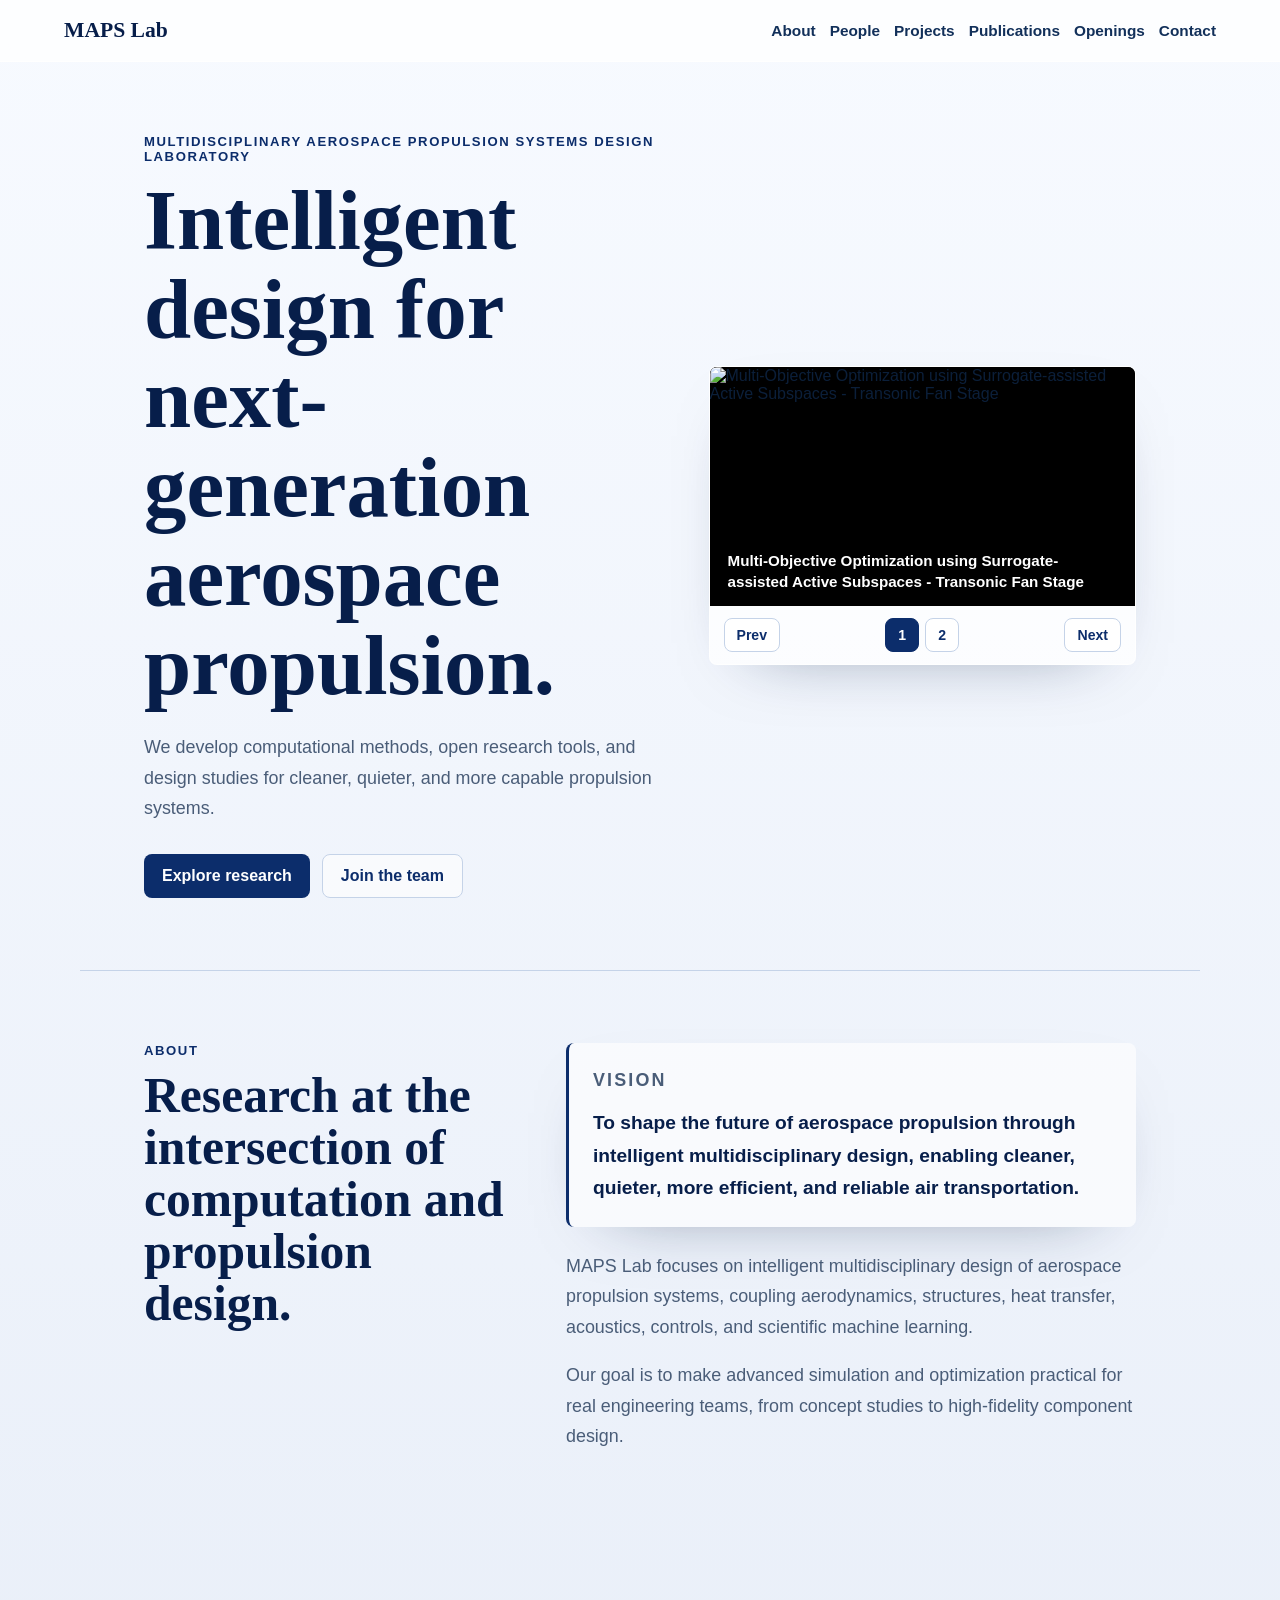
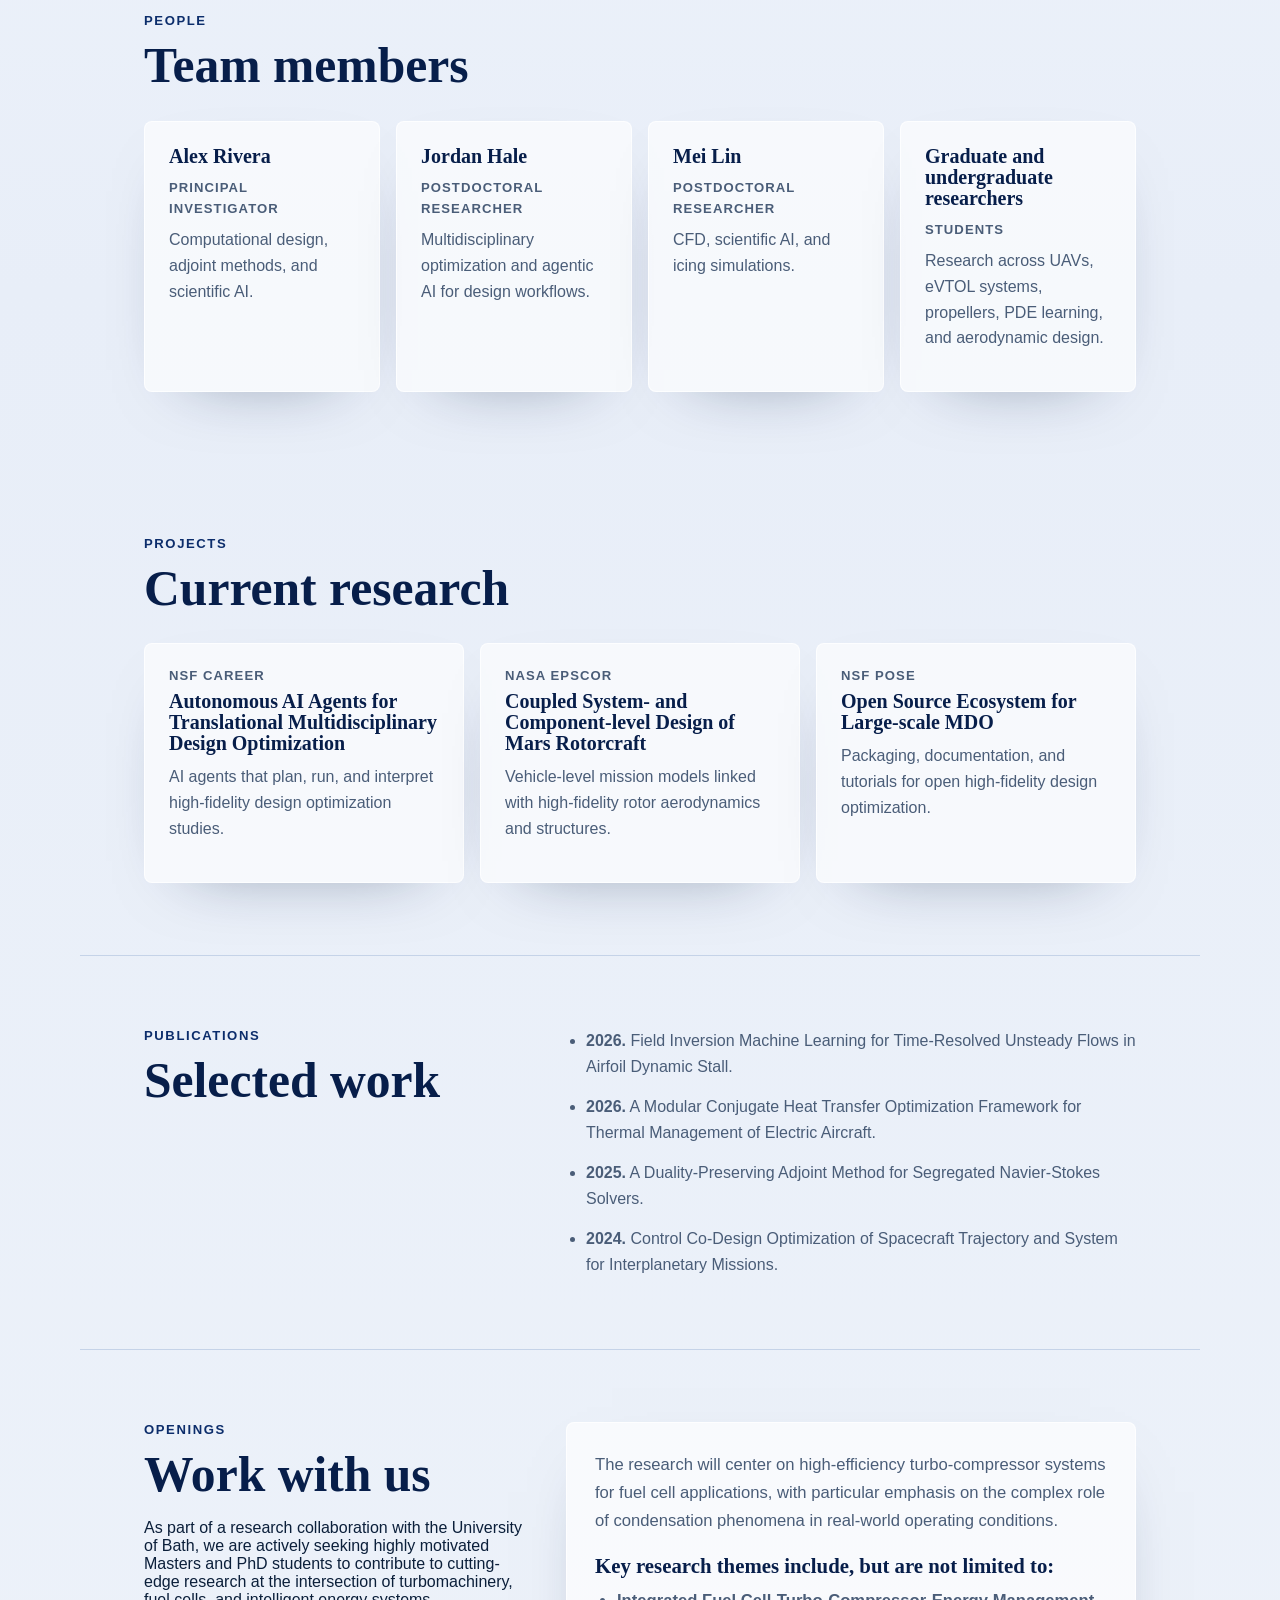
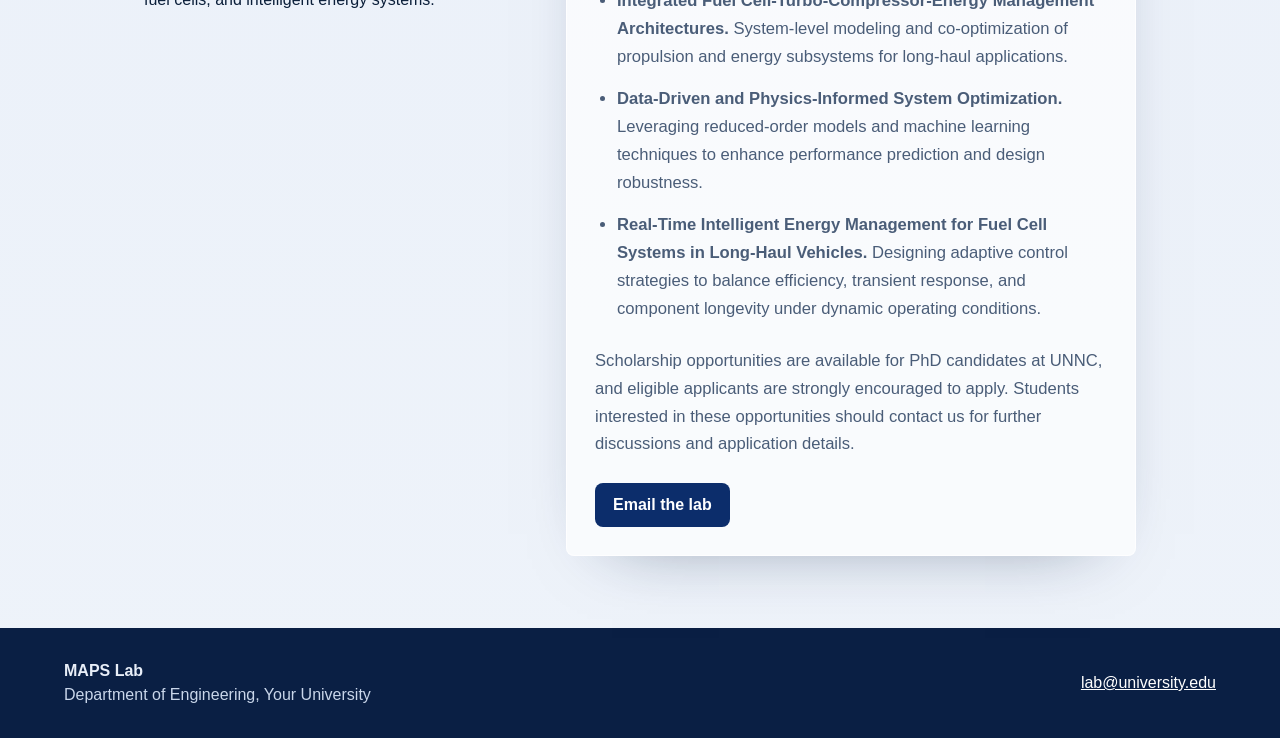
==== index.html @ ae26b35e "Initial MAPS Lab website" ====
﻿<!doctype html>
<html lang="en">
<head>
  <meta charset="utf-8">
  <meta name="viewport" content="width=device-width, initial-scale=1">
  <title>MAPS Lab</title>
  <meta name="description" content="Multidisciplinary Aerospace Propulsion Systems Design Laboratory">
  <link rel="stylesheet" href="styles.css">
</head>
<body>
  <header class="site-header">
    <a class="brand" href="#home">MAPS Lab</a>
    <nav aria-label="Primary navigation">
      <a href="#about">About</a>
      <a href="#people">People</a>
      <a href="#projects">Projects</a>
      <a href="#publications">Publications</a>
      <a href="#openings">Openings</a>
      <a href="#contact">Contact</a>
    </nav>
  </header>

  <main id="home">
    <section class="hero section">
      <div class="hero-copy">
        <p class="eyebrow">Multidisciplinary Aerospace Propulsion Systems Design Laboratory</p>
        <h1>Intelligent design for next-generation aerospace propulsion.</h1>
        <p class="lede">We develop computational methods, open research tools, and design studies for cleaner, quieter, and more capable propulsion systems.</p>
        <div class="hero-actions">
          <a class="button primary" href="#projects">Explore research</a>
          <a class="button secondary" href="#openings">Join the team</a>
        </div>
      </div>
      <section class="home-carousel" aria-label="Research image slideshow" data-carousel>
        <div class="carousel-track">
          <figure class="carousel-slide is-active">
            <img src="assets/slide-1.png" alt="Multi-Objective Optimization using Surrogate-assisted Active Subspaces - Transonic Fan Stage">
            <figcaption>Multi-Objective Optimization using Surrogate-assisted Active Subspaces - Transonic Fan Stage</figcaption>
          </figure>
          <figure class="carousel-slide">
            <img src="assets/slide-2.png" alt="Intelligent Control and Learning-Based Energy Management">
            <figcaption>Intelligent Control and Learning-Based Energy Management</figcaption>
          </figure>
        </div>
        <div class="carousel-controls" aria-label="Slideshow controls">
          <button type="button" class="carousel-arrow" data-carousel-prev aria-label="Previous slide">Prev</button>
          <div class="carousel-dots" data-carousel-dots>
            <button type="button" class="is-active" data-slide="0" aria-label="Show slide 1">1</button>
            <button type="button" data-slide="1" aria-label="Show slide 2">2</button>
          </div>
          <button type="button" class="carousel-arrow" data-carousel-next aria-label="Next slide">Next</button>
        </div>
      </section>
    </section>

    <section id="about" class="section split">
      <div>
        <p class="eyebrow">About</p>
        <h2>Research at the intersection of computation and propulsion design.</h2>
      </div>
      <div class="prose">
        <div class="vision-box">
          <p class="eyebrow">Vision</p>
          <p>To shape the future of aerospace propulsion through intelligent multidisciplinary design, enabling cleaner, quieter, more efficient, and reliable air transportation.</p>
        </div>
        <p>MAPS Lab focuses on intelligent multidisciplinary design of aerospace propulsion systems, coupling aerodynamics, structures, heat transfer, acoustics, controls, and scientific machine learning.</p>
        <p>Our goal is to make advanced simulation and optimization practical for real engineering teams, from concept studies to high-fidelity component design.</p>
      </div>
    </section>

    <section id="people" class="section">
      <div class="section-heading">
        <p class="eyebrow">People</p>
        <h2>Team members</h2>
      </div>
      <div class="cards people-grid">
        <article>
          <h3>Alex Rivera</h3>
          <p class="role">Principal Investigator</p>
          <p>Computational design, adjoint methods, and scientific AI.</p>
        </article>
        <article>
          <h3>Jordan Hale</h3>
          <p class="role">Postdoctoral Researcher</p>
          <p>Multidisciplinary optimization and agentic AI for design workflows.</p>
        </article>
        <article>
          <h3>Mei Lin</h3>
          <p class="role">Postdoctoral Researcher</p>
          <p>CFD, scientific AI, and icing simulations.</p>
        </article>
        <article>
          <h3>Graduate and undergraduate researchers</h3>
          <p class="role">Students</p>
          <p>Research across UAVs, eVTOL systems, propellers, PDE learning, and aerodynamic design.</p>
        </article>
      </div>
    </section>

    <section id="projects" class="section">
      <div class="section-heading">
        <p class="eyebrow">Projects</p>
        <h2>Current research</h2>
      </div>
      <div class="project-list">
        <article>
          <span>NSF CAREER</span>
          <h3>Autonomous AI Agents for Translational Multidisciplinary Design Optimization</h3>
          <p>AI agents that plan, run, and interpret high-fidelity design optimization studies.</p>
        </article>
        <article>
          <span>NASA EPSCoR</span>
          <h3>Coupled System- and Component-level Design of Mars Rotorcraft</h3>
          <p>Vehicle-level mission models linked with high-fidelity rotor aerodynamics and structures.</p>
        </article>
        <article>
          <span>NSF POSE</span>
          <h3>Open Source Ecosystem for Large-scale MDO</h3>
          <p>Packaging, documentation, and tutorials for open high-fidelity design optimization.</p>
        </article>
      </div>
    </section>
    <section id="publications" class="section split">
      <div>
        <p class="eyebrow">Publications</p>
        <h2>Selected work</h2>
      </div>
      <ul class="publication-list">
        <li><strong>2026.</strong> Field Inversion Machine Learning for Time-Resolved Unsteady Flows in Airfoil Dynamic Stall.</li>
        <li><strong>2026.</strong> A Modular Conjugate Heat Transfer Optimization Framework for Thermal Management of Electric Aircraft.</li>
        <li><strong>2025.</strong> A Duality-Preserving Adjoint Method for Segregated Navier-Stokes Solvers.</li>
        <li><strong>2024.</strong> Control Co-Design Optimization of Spacecraft Trajectory and System for Interplanetary Missions.</li>
      </ul>
    </section>

    <section id="openings" class="section openings-section">
      <div class="section-heading">
        <p class="eyebrow">Openings</p>
        <h2>Work with us</h2>
        <p>As part of a research collaboration with the University of Bath, we are actively seeking highly motivated Masters and PhD students to contribute to cutting-edge research at the intersection of turbomachinery, fuel cells, and intelligent energy systems.</p>
      </div>
      <div class="openings-detail">
        <p>The research will center on high-efficiency turbo-compressor systems for fuel cell applications, with particular emphasis on the complex role of condensation phenomena in real-world operating conditions.</p>
        <h3>Key research themes include, but are not limited to:</h3>
        <ul>
          <li><strong>Integrated Fuel Cell-Turbo-Compressor-Energy Management Architectures.</strong> System-level modeling and co-optimization of propulsion and energy subsystems for long-haul applications.</li>
          <li><strong>Data-Driven and Physics-Informed System Optimization.</strong> Leveraging reduced-order models and machine learning techniques to enhance performance prediction and design robustness.</li>
          <li><strong>Real-Time Intelligent Energy Management for Fuel Cell Systems in Long-Haul Vehicles.</strong> Designing adaptive control strategies to balance efficiency, transient response, and component longevity under dynamic operating conditions.</li>
        </ul>
        <p>Scholarship opportunities are available for PhD candidates at UNNC, and eligible applicants are strongly encouraged to apply. Students interested in these opportunities should contact us for further discussions and application details.</p>
        <a class="button primary" href="mailto:lab@university.edu">Email the lab</a>
      </div>
    </section>
  </main>

  <footer id="contact" class="site-footer">
    <div>
      <strong>MAPS Lab</strong>
      <p>Department of Engineering, Your University</p>
    </div>
    <a href="mailto:lab@university.edu">lab@university.edu</a>
  </footer>
  <script>
    const carousel = document.querySelector('[data-carousel]');

    if (carousel) {
      const slides = Array.from(carousel.querySelectorAll('.carousel-slide'));
      const dots = Array.from(carousel.querySelectorAll('[data-slide]'));
      const prev = carousel.querySelector('[data-carousel-prev]');
      const next = carousel.querySelector('[data-carousel-next]');
      const controls = carousel.querySelector('.carousel-controls');
      let active = 0;
      let timer;

      function showSlide(index) {
        active = (index + slides.length) % slides.length;
        slides.forEach((slide, i) => slide.classList.toggle('is-active', i === active));
        dots.forEach((dot, i) => dot.classList.toggle('is-active', i === active));
      }

      function start() {
        if (slides.length < 2) return;
        timer = window.setInterval(() => showSlide(active + 1), 5000);
      }

      function restart() {
        window.clearInterval(timer);
        start();
      }

      if (slides.length < 2 && controls) {
        controls.hidden = true;
      }

      prev?.addEventListener('click', () => {
        showSlide(active - 1);
        restart();
      });

      next?.addEventListener('click', () => {
        showSlide(active + 1);
        restart();
      });

      dots.forEach((dot) => {
        dot.addEventListener('click', () => {
          showSlide(Number(dot.dataset.slide));
          restart();
        });
      });

      start();
    }
  </script></body>
</html>
---- styles.css ----
﻿:root {
  --bg: #eef3fa;
  --surface: #ffffff;
  --ink: #0b1f3a;
  --muted: #4a5d78;
  --primary: #0c2d6b;
  --primary-dark: #071e4a;
  --border: #c5d3e8;
  --soft: #e4ecf8;
  --shadow: 0 24px 70px -46px rgba(10, 31, 68, 0.55);
}

* {
  box-sizing: border-box;
}

html {
  scroll-behavior: smooth;
}

body {
  margin: 0;
  background:
    radial-gradient(900px 420px at 12% -10%, rgba(12, 45, 107, 0.12), transparent 60%),
    linear-gradient(180deg, #f7faff 0%, #e8eef8 48%, var(--bg) 100%);
  color: var(--ink);
  font-family: "Source Sans 3", "Segoe UI", Arial, sans-serif;
}

a {
  color: var(--primary);
}

.site-header {
  position: sticky;
  top: 0;
  z-index: 10;
  display: flex;
  align-items: center;
  justify-content: space-between;
  gap: 24px;
  padding: 18px clamp(20px, 5vw, 72px);
  border-bottom: 1px solid rgba(255, 255, 255, 0.72);
  background: rgba(255, 255, 255, 0.74);
  backdrop-filter: blur(18px);
}

.brand {
  color: var(--primary-dark);
  font-family: Georgia, serif;
  font-size: 1.35rem;
  font-weight: 700;
  text-decoration: none;
  white-space: nowrap;
}

nav {
  display: flex;
  flex-wrap: wrap;
  justify-content: flex-end;
  gap: 6px 14px;
}

nav a {
  color: #12305a;
  font-size: 0.96rem;
  font-weight: 650;
  text-decoration: none;
}

nav a:hover {
  color: var(--primary);
}

.section {
  max-width: 1120px;
  margin: 0 auto;
  padding: 72px clamp(20px, 5vw, 72px);
}

.hero {
  display: grid;
  grid-template-columns: minmax(0, 1.1fr) minmax(280px, 0.9fr);
  align-items: center;
  gap: 42px;
  min-height: calc(100vh - 72px);
}

.eyebrow {
  margin: 0 0 12px;
  color: var(--primary);
  font-size: 0.82rem;
  font-weight: 800;
  letter-spacing: 0.12em;
  text-transform: uppercase;
}

h1,
h2,
h3,
p {
  margin-top: 0;
}

h1,
h2,
h3 {
  font-family: Georgia, serif;
  line-height: 1.05;
}

h1 {
  max-width: 760px;
  margin-bottom: 22px;
  color: var(--primary-dark);
  font-size: clamp(2.5rem, 7vw, 5.3rem);
}

h2 {
  margin-bottom: 18px;
  color: var(--primary-dark);
  font-size: clamp(2rem, 4vw, 3.1rem);
}

h3 {
  margin-bottom: 10px;
  color: var(--primary-dark);
  font-size: 1.25rem;
}

.lede,
.prose p,
.callout p {
  color: var(--muted);
  font-size: 1.12rem;
  line-height: 1.7;
}
.vision-box {
  margin-bottom: 24px;
  padding: 22px 24px;
  border-left: 3px solid var(--primary);
  border-radius: 8px;
  background: rgba(255, 255, 255, 0.64);
  box-shadow: var(--shadow);
}

.vision-box p:last-child {
  margin-bottom: 0;
  color: var(--primary-dark);
  font-size: 1.2rem;
  font-weight: 650;
}

.hero-actions {
  display: flex;
  flex-wrap: wrap;
  gap: 12px;
  margin-top: 30px;
}

.button {
  display: inline-flex;
  align-items: center;
  justify-content: center;
  min-height: 44px;
  padding: 12px 18px;
  border-radius: 8px;
  font-weight: 800;
  text-decoration: none;
}

.button.primary {
  background: var(--primary);
  color: #fff;
}

.button.primary:hover {
  background: var(--primary-dark);
}

.button.secondary {
  border: 1px solid var(--border);
  background: rgba(255, 255, 255, 0.62);
  color: var(--primary);
}

.hero-panel,
.cards article,
.project-list article,
.callout {
  border: 1px solid rgba(255, 255, 255, 0.76);
  background: rgba(255, 255, 255, 0.62);
  box-shadow: var(--shadow);
}

.hero-panel {
  display: grid;
  gap: 1px;
  overflow: hidden;
  border-radius: 8px;
}

.hero-panel div {
  padding: 28px;
  background: rgba(255, 255, 255, 0.54);
}

.hero-panel span,
.project-list span,
.role {
  display: block;
  margin-bottom: 8px;
  color: var(--muted);
  font-size: 0.82rem;
  font-weight: 800;
  letter-spacing: 0.08em;
  text-transform: uppercase;
}

.hero-panel strong {
  display: block;
  margin-bottom: 8px;
  color: var(--primary-dark);
  font-size: 1.16rem;
}

.hero-panel p,
.cards p,
.project-list p,
.publication-list {
  color: var(--muted);
  line-height: 1.62;
}

.split {
  display: grid;
  grid-template-columns: minmax(220px, 0.8fr) minmax(0, 1.2fr);
  gap: 42px;
  border-top: 1px solid var(--border);
}

.section-heading {
  max-width: 680px;
  margin-bottom: 28px;
}

.cards,
.project-list {
  display: grid;
  gap: 16px;
}

.people-grid {
  grid-template-columns: repeat(4, minmax(0, 1fr));
}

.cards article,
.project-list article {
  border-radius: 8px;
  padding: 24px;
}

.project-list {
  grid-template-columns: repeat(3, minmax(0, 1fr));
}

.publication-list {
  margin: 0;
  padding-left: 20px;
}

.publication-list li + li {
  margin-top: 14px;
}

.callout {
  display: flex;
  align-items: center;
  justify-content: space-between;
  gap: 24px;
  border-radius: 8px;
}

.site-footer {
  display: flex;
  align-items: center;
  justify-content: space-between;
  gap: 24px;
  padding: 34px clamp(20px, 5vw, 72px);
  background: #0a1f44;
  color: #e8eef8;
}

.site-footer p {
  margin: 6px 0 0;
  color: #c9d6ea;
}

.site-footer a {
  color: #fff;
}

@media (max-width: 880px) {
  .site-header,
  .site-footer,
  .callout {
    align-items: flex-start;
    flex-direction: column;
  }

  nav {
    justify-content: flex-start;
  }

  .hero,
  .split,
  .people-grid,
  .project-list {
    grid-template-columns: 1fr;
  }

  .hero {
    min-height: auto;
  }
}

@media (max-width: 520px) {
  .section {
    padding-top: 52px;
    padding-bottom: 52px;
  }

  h1 {
    font-size: 2.65rem;
  }
}



.research-figure {
  margin: 30px 0 0;
  overflow: hidden;
  border: 1px solid rgba(255, 255, 255, 0.76);
  border-radius: 8px;
  background: rgba(255, 255, 255, 0.72);
  box-shadow: var(--shadow);
}

.research-figure img {
  display: block;
  width: 100%;
  height: auto;
  background: #000;
}

.research-figure figcaption {
  padding: 14px 18px 16px;
  color: var(--primary-dark);
  font-size: 0.98rem;
  font-weight: 700;
  line-height: 1.45;
}

.home-carousel {
  overflow: hidden;
  border: 1px solid rgba(255, 255, 255, 0.76);
  border-radius: 8px;
  background: rgba(255, 255, 255, 0.72);
  box-shadow: var(--shadow);
}

.carousel-track {
  position: relative;
  aspect-ratio: 16 / 9;
  background: #000;
}

.carousel-slide {
  position: absolute;
  inset: 0;
  margin: 0;
  opacity: 0;
  transition: opacity 420ms ease;
}

.carousel-slide.is-active {
  opacity: 1;
}

.carousel-slide img {
  display: block;
  width: 100%;
  height: 100%;
  object-fit: contain;
  background: #000;
}

.carousel-slide figcaption {
  position: absolute;
  left: 0;
  right: 0;
  bottom: 0;
  padding: 14px 18px;
  background: linear-gradient(180deg, transparent, rgba(0, 0, 0, 0.76));
  color: #fff;
  font-size: 0.95rem;
  font-weight: 700;
  line-height: 1.35;
}

.carousel-controls {
  display: flex;
  align-items: center;
  justify-content: space-between;
  gap: 12px;
  padding: 12px 14px;
}

.carousel-arrow,
.carousel-dots button {
  border: 1px solid var(--border);
  border-radius: 8px;
  background: #fff;
  color: var(--primary);
  font: inherit;
  font-size: 0.88rem;
  font-weight: 800;
}

.carousel-arrow {
  padding: 8px 12px;
}

.carousel-dots {
  display: flex;
  gap: 6px;
}

.carousel-dots button {
  width: 34px;
  height: 34px;
}

.carousel-arrow:hover,
.carousel-dots button:hover,
.carousel-dots button.is-active {
  border-color: var(--primary);
  background: var(--primary);
  color: #fff;
}

.openings-section {
  display: grid;
  grid-template-columns: minmax(220px, 0.8fr) minmax(0, 1.2fr);
  gap: 42px;
  border-top: 1px solid var(--border);
}

.openings-detail {
  padding: 28px;
  border: 1px solid rgba(255, 255, 255, 0.76);
  border-radius: 8px;
  background: rgba(255, 255, 255, 0.66);
  box-shadow: var(--shadow);
}

.openings-detail p,
.openings-detail li {
  color: var(--muted);
  font-size: 1.04rem;
  line-height: 1.68;
}

.openings-detail h3 {
  margin-top: 20px;
  font-size: 1.3rem;
}

.openings-detail ul {
  margin: 0 0 24px;
  padding-left: 22px;
}

.openings-detail li + li {
  margin-top: 14px;
}

.openings-detail .button {
  margin-top: 8px;
}

@media (max-width: 880px) {
  .openings-section {
    grid-template-columns: 1fr;
  }
}
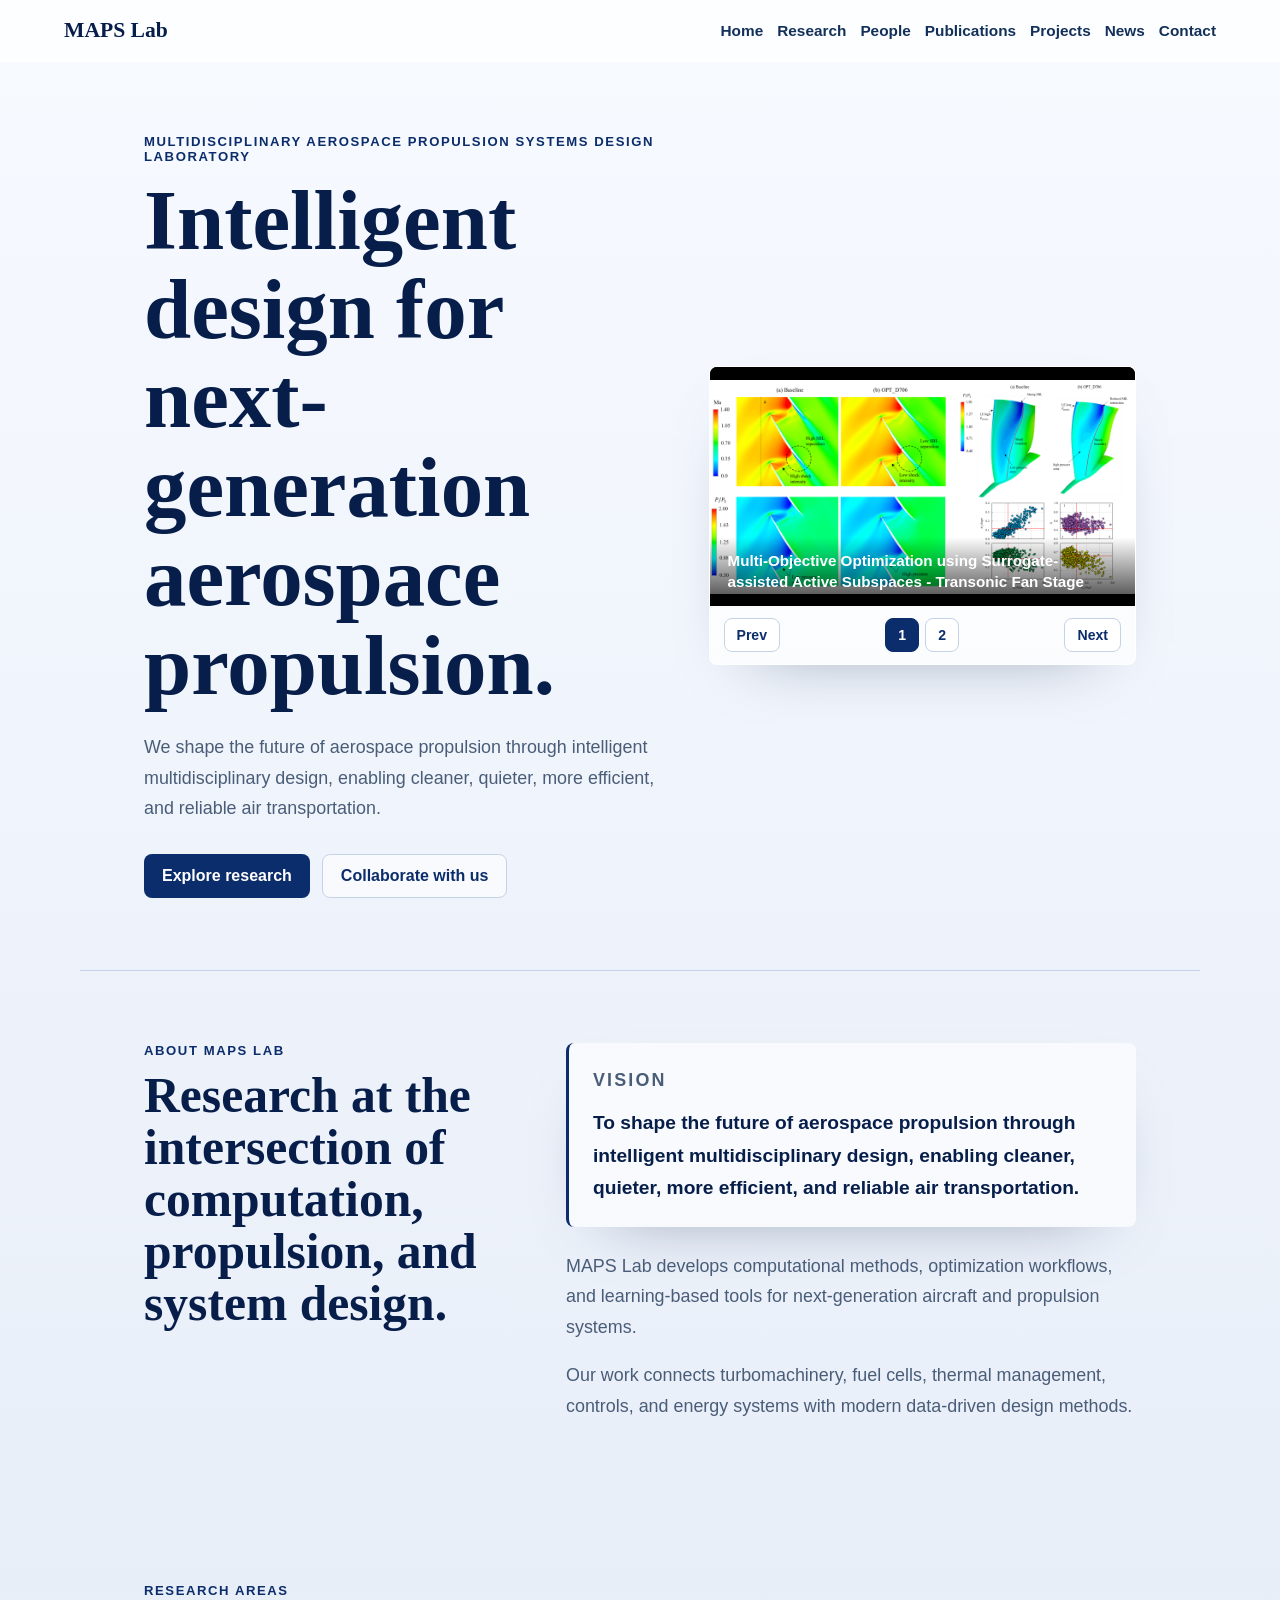
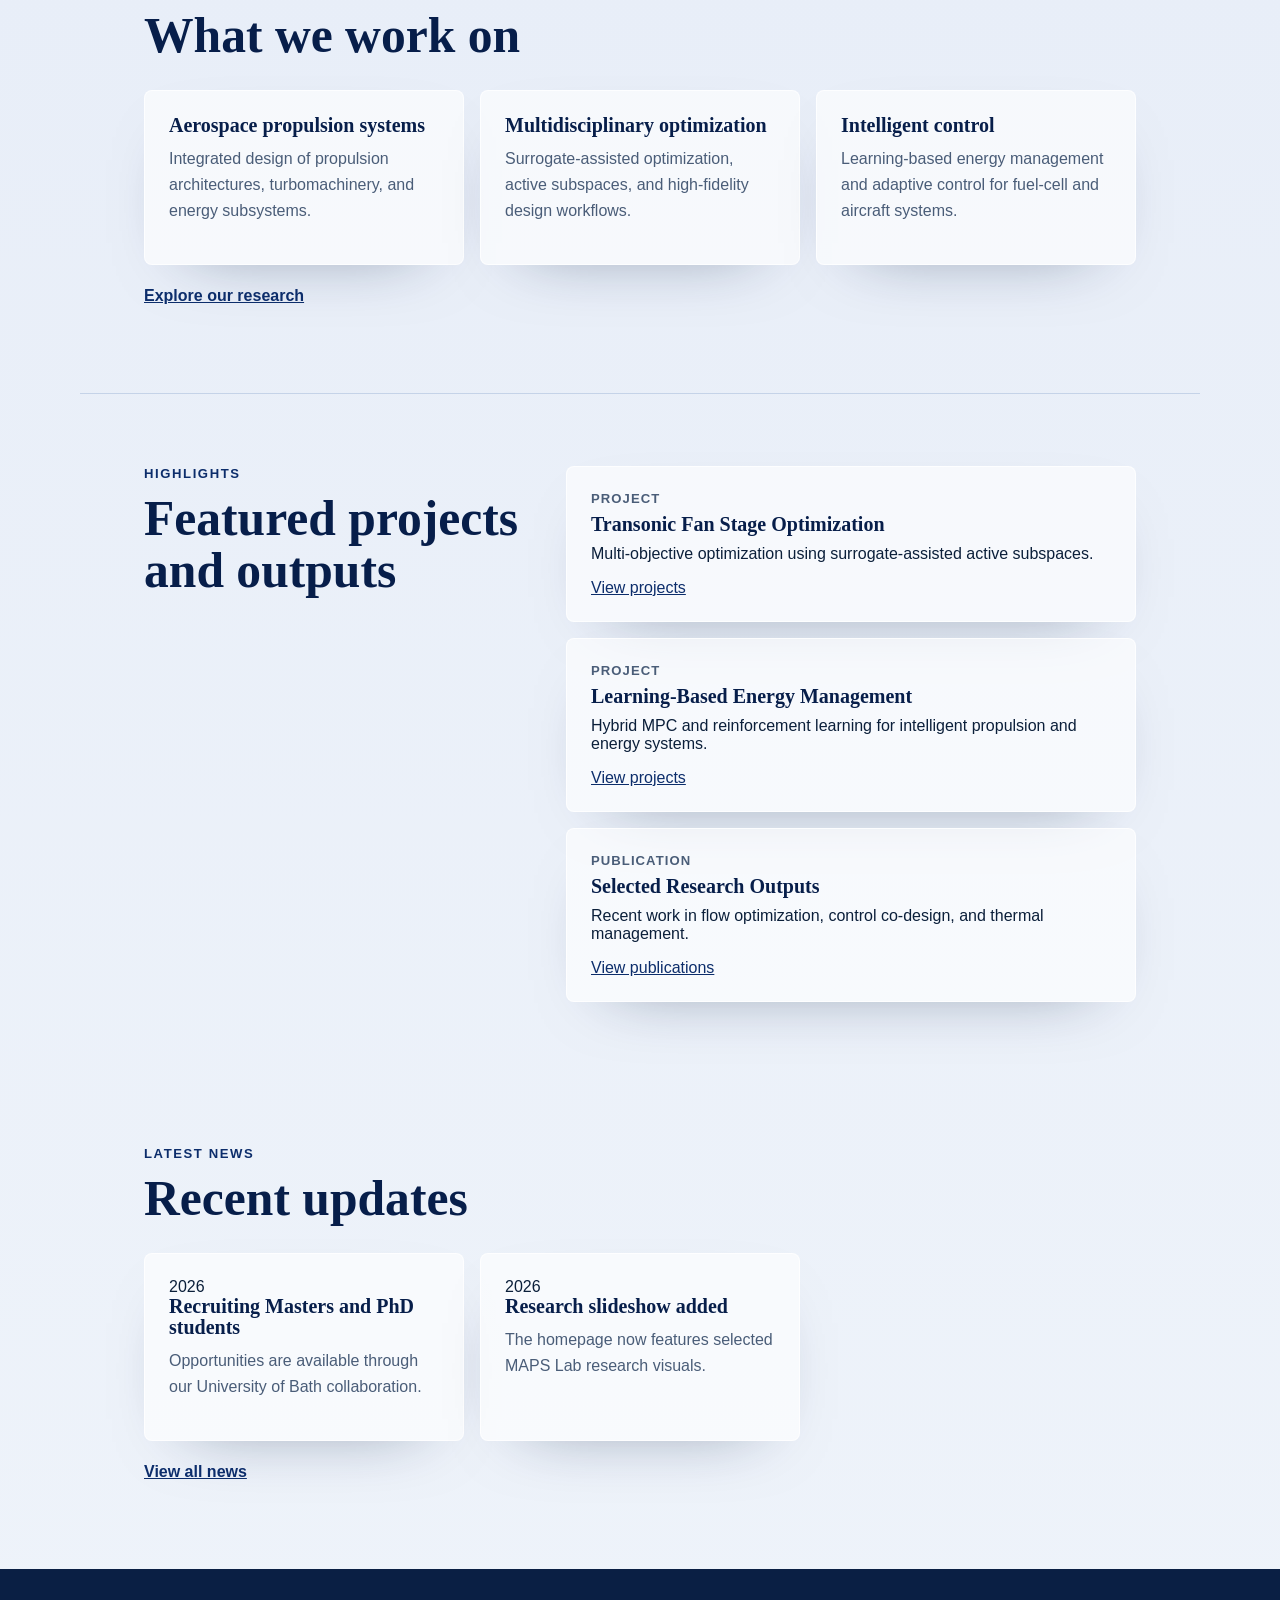
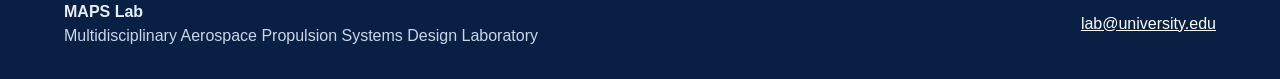
==== commit fb0ff623: "Fix-Pages-navigation-and-separate-pages" ====
--- a/index.html
+++ b/index.html
@@ -9,14 +9,15 @@
 </head>
 <body>
   <header class="site-header">
-    <a class="brand" href="#home">MAPS Lab</a>
+    <a class="brand" href="/">MAPS Lab</a>
     <nav aria-label="Primary navigation">
-      <a href="#about">About</a>
-      <a href="#people">People</a>
-      <a href="#projects">Projects</a>
-      <a href="#publications">Publications</a>
-      <a href="#openings">Openings</a>
-      <a href="#contact">Contact</a>
+      <a href="/">Home</a>
+      <a href="/research/">Research</a>
+      <a href="/people/">People</a>
+      <a href="/publications/">Publications</a>
+      <a href="/projects/">Projects</a>
+      <a href="/news/">News</a>
+      <a href="/contact/">Contact</a>
     </nav>
   </header>
 
@@ -25,10 +26,10 @@
       <div class="hero-copy">
         <p class="eyebrow">Multidisciplinary Aerospace Propulsion Systems Design Laboratory</p>
         <h1>Intelligent design for next-generation aerospace propulsion.</h1>
-        <p class="lede">We develop computational methods, open research tools, and design studies for cleaner, quieter, and more capable propulsion systems.</p>
+        <p class="lede">We shape the future of aerospace propulsion through intelligent multidisciplinary design, enabling cleaner, quieter, more efficient, and reliable air transportation.</p>
         <div class="hero-actions">
-          <a class="button primary" href="#projects">Explore research</a>
-          <a class="button secondary" href="#openings">Join the team</a>
+          <a class="button primary" href="/research/">Explore research</a>
+          <a class="button secondary" href="/contact/">Collaborate with us</a>
         </div>
       </div>
       <section class="home-carousel" aria-label="Research image slideshow" data-carousel>
@@ -53,116 +54,65 @@
       </section>
     </section>
 
-    <section id="about" class="section split">
+    <section class="section split">
       <div>
-        <p class="eyebrow">About</p>
-        <h2>Research at the intersection of computation and propulsion design.</h2>
+        <p class="eyebrow">About MAPS Lab</p>
+        <h2>Research at the intersection of computation, propulsion, and system design.</h2>
       </div>
       <div class="prose">
         <div class="vision-box">
           <p class="eyebrow">Vision</p>
           <p>To shape the future of aerospace propulsion through intelligent multidisciplinary design, enabling cleaner, quieter, more efficient, and reliable air transportation.</p>
         </div>
-        <p>MAPS Lab focuses on intelligent multidisciplinary design of aerospace propulsion systems, coupling aerodynamics, structures, heat transfer, acoustics, controls, and scientific machine learning.</p>
-        <p>Our goal is to make advanced simulation and optimization practical for real engineering teams, from concept studies to high-fidelity component design.</p>
+        <p>MAPS Lab develops computational methods, optimization workflows, and learning-based tools for next-generation aircraft and propulsion systems.</p>
+        <p>Our work connects turbomachinery, fuel cells, thermal management, controls, and energy systems with modern data-driven design methods.</p>
       </div>
     </section>
 
-    <section id="people" class="section">
+    <section class="section">
       <div class="section-heading">
-        <p class="eyebrow">People</p>
-        <h2>Team members</h2>
+        <p class="eyebrow">Research areas</p>
+        <h2>What we work on</h2>
       </div>
-      <div class="cards people-grid">
-        <article>
-          <h3>Alex Rivera</h3>
-          <p class="role">Principal Investigator</p>
-          <p>Computational design, adjoint methods, and scientific AI.</p>
-        </article>
-        <article>
-          <h3>Jordan Hale</h3>
-          <p class="role">Postdoctoral Researcher</p>
-          <p>Multidisciplinary optimization and agentic AI for design workflows.</p>
-        </article>
-        <article>
-          <h3>Mei Lin</h3>
-          <p class="role">Postdoctoral Researcher</p>
-          <p>CFD, scientific AI, and icing simulations.</p>
-        </article>
-        <article>
-          <h3>Graduate and undergraduate researchers</h3>
-          <p class="role">Students</p>
-          <p>Research across UAVs, eVTOL systems, propellers, PDE learning, and aerodynamic design.</p>
-        </article>
+      <div class="cards feature-grid">
+        <article><h3>Aerospace propulsion systems</h3><p>Integrated design of propulsion architectures, turbomachinery, and energy subsystems.</p></article>
+        <article><h3>Multidisciplinary optimization</h3><p>Surrogate-assisted optimization, active subspaces, and high-fidelity design workflows.</p></article>
+        <article><h3>Intelligent control</h3><p>Learning-based energy management and adaptive control for fuel-cell and aircraft systems.</p></article>
+      </div>
+      <p class="section-link"><a href="/research/">Explore our research</a></p>
+    </section>
+
+    <section class="section split">
+      <div>
+        <p class="eyebrow">Highlights</p>
+        <h2>Featured projects and outputs</h2>
+      </div>
+      <div class="highlight-list">
+        <article><span>Project</span><h3>Transonic Fan Stage Optimization</h3><p>Multi-objective optimization using surrogate-assisted active subspaces.</p><a href="/projects/">View projects</a></article>
+        <article><span>Project</span><h3>Learning-Based Energy Management</h3><p>Hybrid MPC and reinforcement learning for intelligent propulsion and energy systems.</p><a href="/projects/">View projects</a></article>
+        <article><span>Publication</span><h3>Selected Research Outputs</h3><p>Recent work in flow optimization, control co-design, and thermal management.</p><a href="/publications/">View publications</a></article>
       </div>
     </section>
 
-    <section id="projects" class="section">
+    <section class="section news-preview">
       <div class="section-heading">
-        <p class="eyebrow">Projects</p>
-        <h2>Current research</h2>
+        <p class="eyebrow">Latest news</p>
+        <h2>Recent updates</h2>
       </div>
-      <div class="project-list">
-        <article>
-          <span>NSF CAREER</span>
-          <h3>Autonomous AI Agents for Translational Multidisciplinary Design Optimization</h3>
-          <p>AI agents that plan, run, and interpret high-fidelity design optimization studies.</p>
-        </article>
-        <article>
-          <span>NASA EPSCoR</span>
-          <h3>Coupled System- and Component-level Design of Mars Rotorcraft</h3>
-          <p>Vehicle-level mission models linked with high-fidelity rotor aerodynamics and structures.</p>
-        </article>
-        <article>
-          <span>NSF POSE</span>
-          <h3>Open Source Ecosystem for Large-scale MDO</h3>
-          <p>Packaging, documentation, and tutorials for open high-fidelity design optimization.</p>
-        </article>
+      <div class="cards feature-grid">
+        <article><span>2026</span><h3>Recruiting Masters and PhD students</h3><p>Opportunities are available through our University of Bath collaboration.</p></article>
+        <article><span>2026</span><h3>Research slideshow added</h3><p>The homepage now features selected MAPS Lab research visuals.</p></article>
       </div>
-    </section>
-    <section id="publications" class="section split">
-      <div>
-        <p class="eyebrow">Publications</p>
-        <h2>Selected work</h2>
-      </div>
-      <ul class="publication-list">
-        <li><strong>2026.</strong> Field Inversion Machine Learning for Time-Resolved Unsteady Flows in Airfoil Dynamic Stall.</li>
-        <li><strong>2026.</strong> A Modular Conjugate Heat Transfer Optimization Framework for Thermal Management of Electric Aircraft.</li>
-        <li><strong>2025.</strong> A Duality-Preserving Adjoint Method for Segregated Navier-Stokes Solvers.</li>
-        <li><strong>2024.</strong> Control Co-Design Optimization of Spacecraft Trajectory and System for Interplanetary Missions.</li>
-      </ul>
-    </section>
-
-    <section id="openings" class="section openings-section">
-      <div class="section-heading">
-        <p class="eyebrow">Openings</p>
-        <h2>Work with us</h2>
-        <p>As part of a research collaboration with the University of Bath, we are actively seeking highly motivated Masters and PhD students to contribute to cutting-edge research at the intersection of turbomachinery, fuel cells, and intelligent energy systems.</p>
-      </div>
-      <div class="openings-detail">
-        <p>The research will center on high-efficiency turbo-compressor systems for fuel cell applications, with particular emphasis on the complex role of condensation phenomena in real-world operating conditions.</p>
-        <h3>Key research themes include, but are not limited to:</h3>
-        <ul>
-          <li><strong>Integrated Fuel Cell-Turbo-Compressor-Energy Management Architectures.</strong> System-level modeling and co-optimization of propulsion and energy subsystems for long-haul applications.</li>
-          <li><strong>Data-Driven and Physics-Informed System Optimization.</strong> Leveraging reduced-order models and machine learning techniques to enhance performance prediction and design robustness.</li>
-          <li><strong>Real-Time Intelligent Energy Management for Fuel Cell Systems in Long-Haul Vehicles.</strong> Designing adaptive control strategies to balance efficiency, transient response, and component longevity under dynamic operating conditions.</li>
-        </ul>
-        <p>Scholarship opportunities are available for PhD candidates at UNNC, and eligible applicants are strongly encouraged to apply. Students interested in these opportunities should contact us for further discussions and application details.</p>
-        <a class="button primary" href="mailto:lab@university.edu">Email the lab</a>
-      </div>
+      <p class="section-link"><a href="/news/">View all news</a></p>
     </section>
   </main>
 
   <footer id="contact" class="site-footer">
-    <div>
-      <strong>MAPS Lab</strong>
-      <p>Department of Engineering, Your University</p>
-    </div>
+    <div><strong>MAPS Lab</strong><p>Multidisciplinary Aerospace Propulsion Systems Design Laboratory</p></div>
     <a href="mailto:lab@university.edu">lab@university.edu</a>
   </footer>
   <script>
     const carousel = document.querySelector('[data-carousel]');
-
     if (carousel) {
       const slides = Array.from(carousel.querySelectorAll('.carousel-slide'));
       const dots = Array.from(carousel.querySelectorAll('[data-slide]'));
@@ -171,49 +121,27 @@
       const controls = carousel.querySelector('.carousel-controls');
       let active = 0;
       let timer;
-
       function showSlide(index) {
         active = (index + slides.length) % slides.length;
         slides.forEach((slide, i) => slide.classList.toggle('is-active', i === active));
         dots.forEach((dot, i) => dot.classList.toggle('is-active', i === active));
       }
-
       function start() {
         if (slides.length < 2) return;
         timer = window.setInterval(() => showSlide(active + 1), 5000);
       }
-
       function restart() {
         window.clearInterval(timer);
         start();
       }
-
-      if (slides.length < 2 && controls) {
-        controls.hidden = true;
-      }
-
-      prev?.addEventListener('click', () => {
-        showSlide(active - 1);
-        restart();
-      });
-
-      next?.addEventListener('click', () => {
-        showSlide(active + 1);
-        restart();
-      });
-
-      dots.forEach((dot) => {
-        dot.addEventListener('click', () => {
-          showSlide(Number(dot.dataset.slide));
-          restart();
-        });
-      });
-
+      if (slides.length < 2 && controls) controls.hidden = true;
+      prev?.addEventListener('click', () => { showSlide(active - 1); restart(); });
+      next?.addEventListener('click', () => { showSlide(active + 1); restart(); });
+      dots.forEach((dot) => dot.addEventListener('click', () => { showSlide(Number(dot.dataset.slide)); restart(); }));
       start();
     }
-  </script></body>
+  </script>
+</body>
 </html>
 
 
-
-
--- a/styles.css
+++ b/styles.css
@@ -494,3 +494,60 @@
     grid-template-columns: 1fr;
   }
 }
+
+.page-hero {
+  padding-top: 96px;
+  padding-bottom: 42px;
+}
+
+.page-hero h1 {
+  max-width: 880px;
+  font-size: clamp(2.5rem, 6vw, 4.6rem);
+}
+
+.feature-grid {
+  grid-template-columns: repeat(3, minmax(0, 1fr));
+}
+
+.highlight-list {
+  display: grid;
+  gap: 16px;
+}
+
+.highlight-list article {
+  padding: 24px;
+  border: 1px solid rgba(255, 255, 255, 0.76);
+  border-radius: 8px;
+  background: rgba(255, 255, 255, 0.62);
+  box-shadow: var(--shadow);
+}
+
+.highlight-list span,
+.project-list span {
+  display: block;
+  margin-bottom: 8px;
+  color: var(--muted);
+  font-size: 0.82rem;
+  font-weight: 800;
+  letter-spacing: 0.08em;
+  text-transform: uppercase;
+}
+
+.section-link {
+  margin-top: 22px;
+  font-weight: 800;
+}
+
+.inline-image {
+  display: block;
+  width: 100%;
+  margin-top: 18px;
+  border-radius: 8px;
+  background: #fff;
+}
+
+@media (max-width: 880px) {
+  .feature-grid {
+    grid-template-columns: 1fr;
+  }
+}
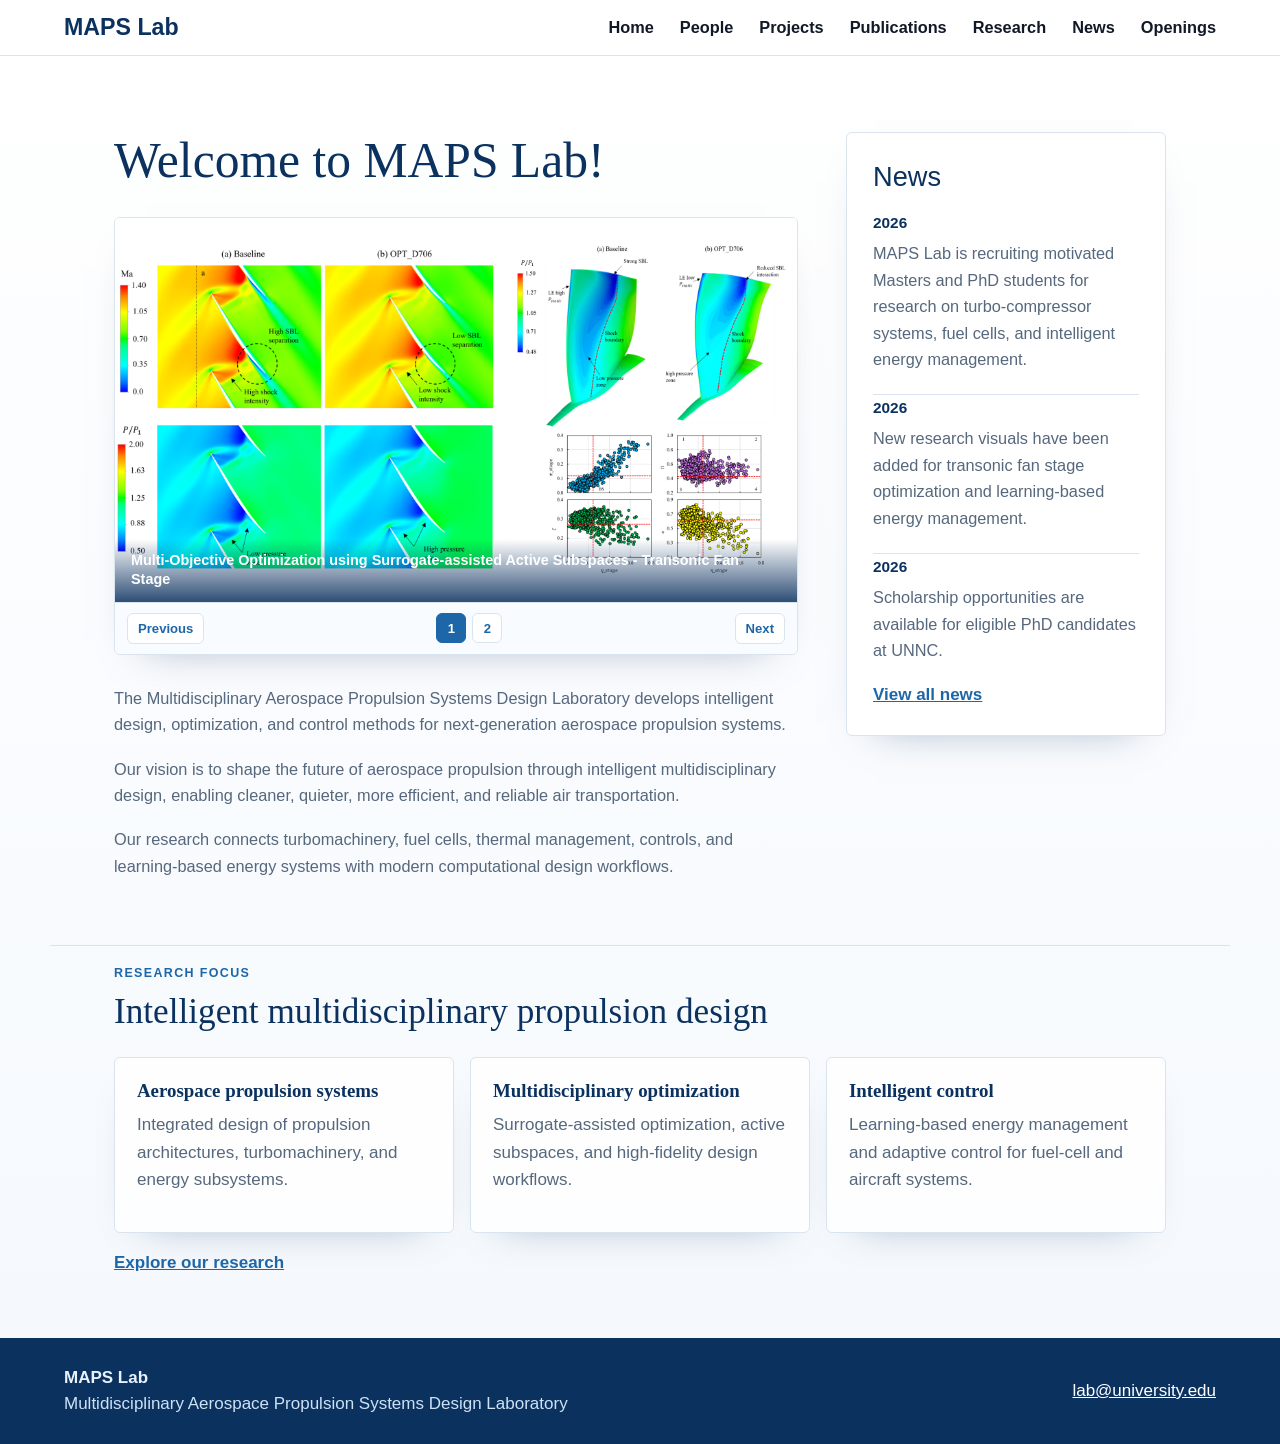
==== commit 8da6b289: "Rearrange homepage and add openings page" ====
--- a/index.html
+++ b/index.html
@@ -1,4 +1,4 @@
-﻿<!doctype html>
+<!doctype html>
 <html lang="en">
 <head>
   <meta charset="utf-8">
@@ -6,73 +6,77 @@
   <title>MAPS Lab</title>
   <meta name="description" content="Multidisciplinary Aerospace Propulsion Systems Design Laboratory">
   <link rel="stylesheet" href="styles.css">
+  <link rel="icon" href="/assets/favicon.svg" type="image/svg+xml">
 </head>
 <body>
   <header class="site-header">
     <a class="brand" href="/">MAPS Lab</a>
     <nav aria-label="Primary navigation">
       <a href="/">Home</a>
+      <a href="/people/">People</a>
+      <a href="/projects/">Projects</a>
+      <a href="/publications/">Publications</a>
       <a href="/research/">Research</a>
-      <a href="/people/">People</a>
-      <a href="/publications/">Publications</a>
-      <a href="/projects/">Projects</a>
       <a href="/news/">News</a>
-      <a href="/contact/">Contact</a>
+      <a href="/openings/">Openings</a>
     </nav>
   </header>
 
   <main id="home">
-    <section class="hero section">
-      <div class="hero-copy">
-        <p class="eyebrow">Multidisciplinary Aerospace Propulsion Systems Design Laboratory</p>
-        <h1>Intelligent design for next-generation aerospace propulsion.</h1>
-        <p class="lede">We shape the future of aerospace propulsion through intelligent multidisciplinary design, enabling cleaner, quieter, more efficient, and reliable air transportation.</p>
-        <div class="hero-actions">
-          <a class="button primary" href="/research/">Explore research</a>
-          <a class="button secondary" href="/contact/">Collaborate with us</a>
+    <section class="section home-layout" aria-labelledby="home-title">
+      <div class="home-main">
+        <h1 id="home-title">Welcome to MAPS Lab!</h1>
+
+        <section class="home-carousel" aria-label="Research image slideshow" data-carousel>
+          <div class="carousel-track">
+            <figure class="carousel-slide is-active">
+              <img src="assets/slide-1.png" alt="Multi-Objective Optimization using Surrogate-assisted Active Subspaces - Transonic Fan Stage">
+              <figcaption>Multi-Objective Optimization using Surrogate-assisted Active Subspaces - Transonic Fan Stage</figcaption>
+            </figure>
+            <figure class="carousel-slide">
+              <img src="assets/slide-2.png" alt="Intelligent Control and Learning-Based Energy Management">
+              <figcaption>Intelligent Control and Learning-Based Energy Management</figcaption>
+            </figure>
+          </div>
+          <div class="carousel-controls" aria-label="Slideshow controls">
+            <button type="button" class="carousel-arrow" data-carousel-prev aria-label="Previous slide">Previous</button>
+            <div class="carousel-dots" data-carousel-dots>
+              <button type="button" class="is-active" data-slide="0" aria-label="Show slide 1">1</button>
+              <button type="button" data-slide="1" aria-label="Show slide 2">2</button>
+            </div>
+            <button type="button" class="carousel-arrow" data-carousel-next aria-label="Next slide">Next</button>
+          </div>
+        </section>
+
+        <div class="home-copy">
+          <p>The Multidisciplinary Aerospace Propulsion Systems Design Laboratory develops intelligent design, optimization, and control methods for next-generation aerospace propulsion systems.</p>
+          <p>Our vision is to shape the future of aerospace propulsion through intelligent multidisciplinary design, enabling cleaner, quieter, more efficient, and reliable air transportation.</p>
+          <p>Our research connects turbomachinery, fuel cells, thermal management, controls, and learning-based energy systems with modern computational design workflows.</p>
         </div>
       </div>
-      <section class="home-carousel" aria-label="Research image slideshow" data-carousel>
-        <div class="carousel-track">
-          <figure class="carousel-slide is-active">
-            <img src="assets/slide-1.png" alt="Multi-Objective Optimization using Surrogate-assisted Active Subspaces - Transonic Fan Stage">
-            <figcaption>Multi-Objective Optimization using Surrogate-assisted Active Subspaces - Transonic Fan Stage</figcaption>
-          </figure>
-          <figure class="carousel-slide">
-            <img src="assets/slide-2.png" alt="Intelligent Control and Learning-Based Energy Management">
-            <figcaption>Intelligent Control and Learning-Based Energy Management</figcaption>
-          </figure>
-        </div>
-        <div class="carousel-controls" aria-label="Slideshow controls">
-          <button type="button" class="carousel-arrow" data-carousel-prev aria-label="Previous slide">Prev</button>
-          <div class="carousel-dots" data-carousel-dots>
-            <button type="button" class="is-active" data-slide="0" aria-label="Show slide 1">1</button>
-            <button type="button" data-slide="1" aria-label="Show slide 2">2</button>
-          </div>
-          <button type="button" class="carousel-arrow" data-carousel-next aria-label="Next slide">Next</button>
-        </div>
-      </section>
+
+      <aside class="news-panel" aria-labelledby="news-title">
+        <h2 id="news-title">News</h2>
+        <article class="news-item">
+          <time datetime="2026">2026</time>
+          <p>MAPS Lab is recruiting motivated Masters and PhD students for research on turbo-compressor systems, fuel cells, and intelligent energy management.</p>
+        </article>
+        <article class="news-item">
+          <time datetime="2026">2026</time>
+          <p>New research visuals have been added for transonic fan stage optimization and learning-based energy management.</p>
+        </article>
+        <article class="news-item">
+          <time datetime="2026">2026</time>
+          <p>Scholarship opportunities are available for eligible PhD candidates at UNNC.</p>
+        </article>
+        <a class="section-link" href="/news/">View all news</a>
+      </aside>
     </section>
 
-    <section class="section split">
-      <div>
-        <p class="eyebrow">About MAPS Lab</p>
-        <h2>Research at the intersection of computation, propulsion, and system design.</h2>
-      </div>
-      <div class="prose">
-        <div class="vision-box">
-          <p class="eyebrow">Vision</p>
-          <p>To shape the future of aerospace propulsion through intelligent multidisciplinary design, enabling cleaner, quieter, more efficient, and reliable air transportation.</p>
-        </div>
-        <p>MAPS Lab develops computational methods, optimization workflows, and learning-based tools for next-generation aircraft and propulsion systems.</p>
-        <p>Our work connects turbomachinery, fuel cells, thermal management, controls, and energy systems with modern data-driven design methods.</p>
-      </div>
-    </section>
-
-    <section class="section">
+    <section class="section compact-section">
       <div class="section-heading">
-        <p class="eyebrow">Research areas</p>
-        <h2>What we work on</h2>
+        <p class="eyebrow">Research Focus</p>
+        <h2>Intelligent multidisciplinary propulsion design</h2>
       </div>
       <div class="cards feature-grid">
         <article><h3>Aerospace propulsion systems</h3><p>Integrated design of propulsion architectures, turbomachinery, and energy subsystems.</p></article>
@@ -81,33 +85,9 @@
       </div>
       <p class="section-link"><a href="/research/">Explore our research</a></p>
     </section>
-
-    <section class="section split">
-      <div>
-        <p class="eyebrow">Highlights</p>
-        <h2>Featured projects and outputs</h2>
-      </div>
-      <div class="highlight-list">
-        <article><span>Project</span><h3>Transonic Fan Stage Optimization</h3><p>Multi-objective optimization using surrogate-assisted active subspaces.</p><a href="/projects/">View projects</a></article>
-        <article><span>Project</span><h3>Learning-Based Energy Management</h3><p>Hybrid MPC and reinforcement learning for intelligent propulsion and energy systems.</p><a href="/projects/">View projects</a></article>
-        <article><span>Publication</span><h3>Selected Research Outputs</h3><p>Recent work in flow optimization, control co-design, and thermal management.</p><a href="/publications/">View publications</a></article>
-      </div>
-    </section>
-
-    <section class="section news-preview">
-      <div class="section-heading">
-        <p class="eyebrow">Latest news</p>
-        <h2>Recent updates</h2>
-      </div>
-      <div class="cards feature-grid">
-        <article><span>2026</span><h3>Recruiting Masters and PhD students</h3><p>Opportunities are available through our University of Bath collaboration.</p></article>
-        <article><span>2026</span><h3>Research slideshow added</h3><p>The homepage now features selected MAPS Lab research visuals.</p></article>
-      </div>
-      <p class="section-link"><a href="/news/">View all news</a></p>
-    </section>
   </main>
 
-  <footer id="contact" class="site-footer">
+  <footer class="site-footer">
     <div><strong>MAPS Lab</strong><p>Multidisciplinary Aerospace Propulsion Systems Design Laboratory</p></div>
     <a href="mailto:lab@university.edu">lab@university.edu</a>
   </footer>
@@ -143,5 +123,3 @@
   </script>
 </body>
 </html>
-
-
--- a/styles.css
+++ b/styles.css
@@ -1,13 +1,13 @@
-﻿:root {
-  --bg: #eef3fa;
+:root {
+  --bg: #f4f8fd;
   --surface: #ffffff;
-  --ink: #0b1f3a;
-  --muted: #4a5d78;
-  --primary: #0c2d6b;
-  --primary-dark: #071e4a;
-  --border: #c5d3e8;
-  --soft: #e4ecf8;
-  --shadow: 0 24px 70px -46px rgba(10, 31, 68, 0.55);
+  --ink: #243246;
+  --muted: #56687d;
+  --primary: #1d67a8;
+  --primary-dark: #0b315f;
+  --primary-soft: #e7f1fb;
+  --border: #d9e4ef;
+  --shadow: 0 18px 42px -32px rgba(13, 50, 94, 0.5);
 }
 
 * {
@@ -20,11 +20,10 @@
 
 body {
   margin: 0;
-  background:
-    radial-gradient(900px 420px at 12% -10%, rgba(12, 45, 107, 0.12), transparent 60%),
-    linear-gradient(180deg, #f7faff 0%, #e8eef8 48%, var(--bg) 100%);
+  background: linear-gradient(180deg, #ffffff 0%, var(--bg) 100%);
   color: var(--ink);
   font-family: "Source Sans 3", "Segoe UI", Arial, sans-serif;
+  font-size: 17px;
 }
 
 a {
@@ -38,17 +37,16 @@
   display: flex;
   align-items: center;
   justify-content: space-between;
-  gap: 24px;
-  padding: 18px clamp(20px, 5vw, 72px);
-  border-bottom: 1px solid rgba(255, 255, 255, 0.72);
-  background: rgba(255, 255, 255, 0.74);
-  backdrop-filter: blur(18px);
+  gap: 28px;
+  padding: 14px clamp(20px, 5vw, 72px);
+  border-bottom: 1px solid var(--border);
+  background: rgba(255, 255, 255, 0.94);
+  backdrop-filter: blur(12px);
 }
 
 .brand {
   color: var(--primary-dark);
-  font-family: Georgia, serif;
-  font-size: 1.35rem;
+  font-size: 1.45rem;
   font-weight: 700;
   text-decoration: none;
   white-space: nowrap;
@@ -58,13 +56,13 @@
   display: flex;
   flex-wrap: wrap;
   justify-content: flex-end;
-  gap: 6px 14px;
+  gap: 8px 26px;
 }
 
 nav a {
-  color: #12305a;
-  font-size: 0.96rem;
-  font-weight: 650;
+  color: #111827;
+  font-size: 1.02rem;
+  font-weight: 600;
   text-decoration: none;
 }
 
@@ -73,9 +71,296 @@
 }
 
 .section {
-  max-width: 1120px;
+  max-width: 1180px;
   margin: 0 auto;
-  padding: 72px clamp(20px, 5vw, 72px);
+  padding: 48px clamp(20px, 5vw, 64px);
+}
+
+.home-layout {
+  display: grid;
+  grid-template-columns: minmax(0, 1fr) 320px;
+  gap: 48px;
+  align-items: start;
+}
+
+.home-main h1 {
+  margin: 28px 0 28px;
+}
+
+h1,
+h2,
+h3,
+p {
+  margin-top: 0;
+}
+
+h1,
+h2,
+h3 {
+  color: var(--primary-dark);
+  font-family: Georgia, "Times New Roman", serif;
+  line-height: 1.15;
+}
+
+h1 {
+  max-width: 760px;
+  margin-bottom: 22px;
+  font-size: clamp(2.05rem, 4.6vw, 3.1rem);
+  font-weight: 500;
+}
+
+h2 {
+  margin-bottom: 18px;
+  font-size: clamp(1.55rem, 3vw, 2.2rem);
+  font-weight: 500;
+}
+
+h3 {
+  margin-bottom: 10px;
+  font-size: 1.18rem;
+}
+
+.eyebrow {
+  margin: 0 0 12px;
+  color: var(--primary);
+  font-size: 0.78rem;
+  font-weight: 800;
+  letter-spacing: 0.11em;
+  text-transform: uppercase;
+}
+
+.lede,
+.prose p,
+.callout p,
+.home-copy p,
+.news-item p,
+.openings-detail p,
+.openings-detail li {
+  color: var(--muted);
+  font-size: 1.02rem;
+  line-height: 1.62;
+}
+
+.home-copy {
+  max-width: 820px;
+  margin-top: 30px;
+}
+
+.home-copy p {
+  margin-bottom: 18px;
+}
+
+.news-panel {
+  margin-top: 28px;
+  padding: 28px 26px 30px;
+  border: 1px solid var(--border);
+  border-radius: 6px;
+  background: var(--surface);
+  box-shadow: var(--shadow);
+}
+
+.news-panel h2 {
+  margin-bottom: 22px;
+  font-family: "Source Sans 3", "Segoe UI", Arial, sans-serif;
+  font-size: 1.7rem;
+  font-weight: 500;
+}
+
+.news-item {
+  padding-bottom: 22px;
+}
+
+.news-item + .news-item {
+  padding-top: 4px;
+  border-top: 1px solid var(--border);
+}
+
+.news-item time,
+.hero-panel span,
+.project-list span,
+.role,
+.highlight-list span {
+  display: block;
+  margin-bottom: 8px;
+  color: var(--primary-dark);
+  font-size: 0.96rem;
+  font-weight: 700;
+}
+
+.news-item p {
+  margin-bottom: 0;
+}
+
+.home-carousel,
+.research-figure {
+  overflow: hidden;
+  border: 1px solid var(--border);
+  border-radius: 6px;
+  background: var(--surface);
+  box-shadow: var(--shadow);
+}
+
+.carousel-track {
+  position: relative;
+  aspect-ratio: 16 / 9;
+  background: #fff;
+}
+
+.carousel-slide {
+  position: absolute;
+  inset: 0;
+  margin: 0;
+  opacity: 0;
+  transition: opacity 420ms ease;
+}
+
+.carousel-slide.is-active {
+  opacity: 1;
+}
+
+.carousel-slide img {
+  display: block;
+  width: 100%;
+  height: 100%;
+  object-fit: contain;
+  background: #fff;
+}
+
+.carousel-slide figcaption {
+  position: absolute;
+  left: 0;
+  right: 0;
+  bottom: 0;
+  padding: 12px 16px;
+  background: linear-gradient(180deg, rgba(11, 49, 95, 0), rgba(11, 49, 95, 0.86));
+  color: #fff;
+  font-size: 0.9rem;
+  font-weight: 700;
+  line-height: 1.35;
+}
+
+.carousel-controls {
+  display: flex;
+  align-items: center;
+  justify-content: space-between;
+  gap: 12px;
+  padding: 10px 12px;
+  border-top: 1px solid var(--border);
+  background: #f8fbff;
+}
+
+.carousel-arrow,
+.carousel-dots button {
+  border: 1px solid var(--border);
+  border-radius: 6px;
+  background: #fff;
+  color: var(--primary);
+  font: inherit;
+  font-size: 0.82rem;
+  font-weight: 700;
+}
+
+.carousel-arrow {
+  padding: 7px 10px;
+}
+
+.carousel-dots {
+  display: flex;
+  gap: 6px;
+}
+
+.carousel-dots button {
+  width: 30px;
+  height: 30px;
+}
+
+.carousel-arrow:hover,
+.carousel-dots button:hover,
+.carousel-dots button.is-active {
+  border-color: var(--primary);
+  background: var(--primary);
+  color: #fff;
+}
+
+.compact-section {
+  padding-top: 20px;
+  border-top: 1px solid var(--border);
+}
+
+.section-heading {
+  max-width: 720px;
+  margin-bottom: 24px;
+}
+
+.cards,
+.project-list,
+.highlight-list {
+  display: grid;
+  gap: 16px;
+}
+
+.feature-grid {
+  grid-template-columns: repeat(3, minmax(0, 1fr));
+}
+
+.people-grid {
+  grid-template-columns: repeat(4, minmax(0, 1fr));
+}
+
+.project-list {
+  grid-template-columns: repeat(3, minmax(0, 1fr));
+}
+
+.cards article,
+.project-list article,
+.highlight-list article,
+.openings-detail,
+.callout,
+.vision-box {
+  border: 1px solid var(--border);
+  border-radius: 6px;
+  background: rgba(255, 255, 255, 0.86);
+  box-shadow: var(--shadow);
+}
+
+.cards article,
+.project-list article,
+.highlight-list article {
+  padding: 22px;
+}
+
+.cards p,
+.project-list p,
+.highlight-list p,
+.publication-list {
+  color: var(--muted);
+  line-height: 1.6;
+}
+
+.section-link {
+  margin-top: 20px;
+  font-weight: 700;
+}
+
+.split,
+.openings-section {
+  display: grid;
+  grid-template-columns: minmax(220px, 0.8fr) minmax(0, 1.2fr);
+  gap: 42px;
+  border-top: 1px solid var(--border);
+}
+
+.vision-box {
+  margin-bottom: 24px;
+  padding: 20px 22px;
+  border-left: 4px solid var(--primary);
+}
+
+.vision-box p:last-child {
+  margin-bottom: 0;
+  color: var(--primary-dark);
+  font-size: 1.08rem;
+  font-weight: 650;
 }
 
 .hero {
@@ -83,88 +368,22 @@
   grid-template-columns: minmax(0, 1.1fr) minmax(280px, 0.9fr);
   align-items: center;
   gap: 42px;
-  min-height: calc(100vh - 72px);
-}
-
-.eyebrow {
-  margin: 0 0 12px;
-  color: var(--primary);
-  font-size: 0.82rem;
-  font-weight: 800;
-  letter-spacing: 0.12em;
-  text-transform: uppercase;
-}
-
-h1,
-h2,
-h3,
-p {
-  margin-top: 0;
-}
-
-h1,
-h2,
-h3 {
-  font-family: Georgia, serif;
-  line-height: 1.05;
-}
-
-h1 {
-  max-width: 760px;
-  margin-bottom: 22px;
-  color: var(--primary-dark);
-  font-size: clamp(2.5rem, 7vw, 5.3rem);
-}
-
-h2 {
-  margin-bottom: 18px;
-  color: var(--primary-dark);
-  font-size: clamp(2rem, 4vw, 3.1rem);
-}
-
-h3 {
-  margin-bottom: 10px;
-  color: var(--primary-dark);
-  font-size: 1.25rem;
-}
-
-.lede,
-.prose p,
-.callout p {
-  color: var(--muted);
-  font-size: 1.12rem;
-  line-height: 1.7;
-}
-.vision-box {
-  margin-bottom: 24px;
-  padding: 22px 24px;
-  border-left: 3px solid var(--primary);
-  border-radius: 8px;
-  background: rgba(255, 255, 255, 0.64);
-  box-shadow: var(--shadow);
-}
-
-.vision-box p:last-child {
-  margin-bottom: 0;
-  color: var(--primary-dark);
-  font-size: 1.2rem;
-  font-weight: 650;
 }
 
 .hero-actions {
   display: flex;
   flex-wrap: wrap;
   gap: 12px;
-  margin-top: 30px;
+  margin-top: 28px;
 }
 
 .button {
   display: inline-flex;
   align-items: center;
   justify-content: center;
-  min-height: 44px;
-  padding: 12px 18px;
-  border-radius: 8px;
+  min-height: 42px;
+  padding: 10px 16px;
+  border-radius: 6px;
   font-weight: 800;
   text-decoration: none;
 }
@@ -180,88 +399,36 @@
 
 .button.secondary {
   border: 1px solid var(--border);
-  background: rgba(255, 255, 255, 0.62);
+  background: #fff;
   color: var(--primary);
 }
 
-.hero-panel,
-.cards article,
-.project-list article,
-.callout {
-  border: 1px solid rgba(255, 255, 255, 0.76);
-  background: rgba(255, 255, 255, 0.62);
-  box-shadow: var(--shadow);
-}
-
-.hero-panel {
-  display: grid;
-  gap: 1px;
-  overflow: hidden;
-  border-radius: 8px;
-}
-
-.hero-panel div {
-  padding: 28px;
-  background: rgba(255, 255, 255, 0.54);
-}
-
-.hero-panel span,
-.project-list span,
-.role {
-  display: block;
-  margin-bottom: 8px;
-  color: var(--muted);
-  font-size: 0.82rem;
-  font-weight: 800;
-  letter-spacing: 0.08em;
-  text-transform: uppercase;
-}
-
-.hero-panel strong {
-  display: block;
-  margin-bottom: 8px;
-  color: var(--primary-dark);
-  font-size: 1.16rem;
-}
-
-.hero-panel p,
-.cards p,
-.project-list p,
-.publication-list {
-  color: var(--muted);
-  line-height: 1.62;
-}
-
-.split {
-  display: grid;
-  grid-template-columns: minmax(220px, 0.8fr) minmax(0, 1.2fr);
-  gap: 42px;
-  border-top: 1px solid var(--border);
-}
-
-.section-heading {
-  max-width: 680px;
-  margin-bottom: 28px;
-}
-
-.cards,
-.project-list {
-  display: grid;
-  gap: 16px;
-}
-
-.people-grid {
-  grid-template-columns: repeat(4, minmax(0, 1fr));
-}
-
-.cards article,
-.project-list article {
-  border-radius: 8px;
-  padding: 24px;
-}
-
-.project-list {
-  grid-template-columns: repeat(3, minmax(0, 1fr));
+.page-hero {
+  padding-top: 64px;
+  padding-bottom: 32px;
+}
+
+.page-hero h1 {
+  max-width: 880px;
+  font-size: clamp(2.1rem, 4.5vw, 3.2rem);
+}
+
+.openings-detail {
+  padding: 26px;
+}
+
+.openings-detail h3 {
+  margin-top: 18px;
+  font-size: 1.18rem;
+}
+
+.openings-detail ul {
+  margin: 0 0 24px;
+  padding-left: 22px;
+}
+
+.openings-detail li + li {
+  margin-top: 12px;
 }
 
 .publication-list {
@@ -273,12 +440,39 @@
   margin-top: 14px;
 }
 
+.research-figure {
+  margin: 30px 0 0;
+}
+
+.research-figure img {
+  display: block;
+  width: 100%;
+  height: auto;
+  background: #fff;
+}
+
+.research-figure figcaption {
+  padding: 14px 18px 16px;
+  color: var(--primary-dark);
+  font-size: 0.98rem;
+  font-weight: 700;
+  line-height: 1.45;
+}
+
+.inline-image {
+  display: block;
+  width: 100%;
+  margin-top: 18px;
+  border-radius: 6px;
+  background: #fff;
+}
+
 .callout {
   display: flex;
   align-items: center;
   justify-content: space-between;
   gap: 24px;
-  border-radius: 8px;
+  padding: 24px;
 }
 
 .site-footer {
@@ -286,18 +480,28 @@
   align-items: center;
   justify-content: space-between;
   gap: 24px;
-  padding: 34px clamp(20px, 5vw, 72px);
-  background: #0a1f44;
-  color: #e8eef8;
+  padding: 30px clamp(20px, 5vw, 72px);
+  background: var(--primary-dark);
+  color: #e8f2fd;
 }
 
 .site-footer p {
   margin: 6px 0 0;
-  color: #c9d6ea;
+  color: #cfe1f5;
 }
 
 .site-footer a {
   color: #fff;
+}
+
+@media (max-width: 980px) {
+  .home-layout {
+    grid-template-columns: 1fr;
+  }
+
+  .news-panel {
+    margin-top: 0;
+  }
 }
 
 @media (max-width: 880px) {
@@ -310,244 +514,39 @@
 
   nav {
     justify-content: flex-start;
+    gap: 8px 18px;
   }
 
   .hero,
   .split,
+  .openings-section,
   .people-grid,
-  .project-list {
-    grid-template-columns: 1fr;
-  }
-
-  .hero {
-    min-height: auto;
-  }
-}
-
-@media (max-width: 520px) {
-  .section {
-    padding-top: 52px;
-    padding-bottom: 52px;
-  }
-
-  h1 {
-    font-size: 2.65rem;
-  }
-}
-
-
-
-.research-figure {
-  margin: 30px 0 0;
-  overflow: hidden;
-  border: 1px solid rgba(255, 255, 255, 0.76);
-  border-radius: 8px;
-  background: rgba(255, 255, 255, 0.72);
-  box-shadow: var(--shadow);
-}
-
-.research-figure img {
-  display: block;
-  width: 100%;
-  height: auto;
-  background: #000;
-}
-
-.research-figure figcaption {
-  padding: 14px 18px 16px;
-  color: var(--primary-dark);
-  font-size: 0.98rem;
-  font-weight: 700;
-  line-height: 1.45;
-}
-
-.home-carousel {
-  overflow: hidden;
-  border: 1px solid rgba(255, 255, 255, 0.76);
-  border-radius: 8px;
-  background: rgba(255, 255, 255, 0.72);
-  box-shadow: var(--shadow);
-}
-
-.carousel-track {
-  position: relative;
-  aspect-ratio: 16 / 9;
-  background: #000;
-}
-
-.carousel-slide {
-  position: absolute;
-  inset: 0;
-  margin: 0;
-  opacity: 0;
-  transition: opacity 420ms ease;
-}
-
-.carousel-slide.is-active {
-  opacity: 1;
-}
-
-.carousel-slide img {
-  display: block;
-  width: 100%;
-  height: 100%;
-  object-fit: contain;
-  background: #000;
-}
-
-.carousel-slide figcaption {
-  position: absolute;
-  left: 0;
-  right: 0;
-  bottom: 0;
-  padding: 14px 18px;
-  background: linear-gradient(180deg, transparent, rgba(0, 0, 0, 0.76));
-  color: #fff;
-  font-size: 0.95rem;
-  font-weight: 700;
-  line-height: 1.35;
-}
-
-.carousel-controls {
-  display: flex;
-  align-items: center;
-  justify-content: space-between;
-  gap: 12px;
-  padding: 12px 14px;
-}
-
-.carousel-arrow,
-.carousel-dots button {
-  border: 1px solid var(--border);
-  border-radius: 8px;
-  background: #fff;
-  color: var(--primary);
-  font: inherit;
-  font-size: 0.88rem;
-  font-weight: 800;
-}
-
-.carousel-arrow {
-  padding: 8px 12px;
-}
-
-.carousel-dots {
-  display: flex;
-  gap: 6px;
-}
-
-.carousel-dots button {
-  width: 34px;
-  height: 34px;
-}
-
-.carousel-arrow:hover,
-.carousel-dots button:hover,
-.carousel-dots button.is-active {
-  border-color: var(--primary);
-  background: var(--primary);
-  color: #fff;
-}
-
-.openings-section {
-  display: grid;
-  grid-template-columns: minmax(220px, 0.8fr) minmax(0, 1.2fr);
-  gap: 42px;
-  border-top: 1px solid var(--border);
-}
-
-.openings-detail {
-  padding: 28px;
-  border: 1px solid rgba(255, 255, 255, 0.76);
-  border-radius: 8px;
-  background: rgba(255, 255, 255, 0.66);
-  box-shadow: var(--shadow);
-}
-
-.openings-detail p,
-.openings-detail li {
-  color: var(--muted);
-  font-size: 1.04rem;
-  line-height: 1.68;
-}
-
-.openings-detail h3 {
-  margin-top: 20px;
-  font-size: 1.3rem;
-}
-
-.openings-detail ul {
-  margin: 0 0 24px;
-  padding-left: 22px;
-}
-
-.openings-detail li + li {
-  margin-top: 14px;
-}
-
-.openings-detail .button {
-  margin-top: 8px;
-}
-
-@media (max-width: 880px) {
-  .openings-section {
-    grid-template-columns: 1fr;
-  }
-}
-
-.page-hero {
-  padding-top: 96px;
-  padding-bottom: 42px;
-}
-
-.page-hero h1 {
-  max-width: 880px;
-  font-size: clamp(2.5rem, 6vw, 4.6rem);
-}
-
-.feature-grid {
-  grid-template-columns: repeat(3, minmax(0, 1fr));
-}
-
-.highlight-list {
-  display: grid;
-  gap: 16px;
-}
-
-.highlight-list article {
-  padding: 24px;
-  border: 1px solid rgba(255, 255, 255, 0.76);
-  border-radius: 8px;
-  background: rgba(255, 255, 255, 0.62);
-  box-shadow: var(--shadow);
-}
-
-.highlight-list span,
-.project-list span {
-  display: block;
-  margin-bottom: 8px;
-  color: var(--muted);
-  font-size: 0.82rem;
-  font-weight: 800;
-  letter-spacing: 0.08em;
-  text-transform: uppercase;
-}
-
-.section-link {
-  margin-top: 22px;
-  font-weight: 800;
-}
-
-.inline-image {
-  display: block;
-  width: 100%;
-  margin-top: 18px;
-  border-radius: 8px;
-  background: #fff;
-}
-
-@media (max-width: 880px) {
+  .project-list,
   .feature-grid {
     grid-template-columns: 1fr;
   }
 }
+
+@media (max-width: 520px) {
+  body {
+    font-size: 16px;
+  }
+
+  .section {
+    padding-top: 38px;
+    padding-bottom: 38px;
+  }
+
+  h1 {
+    font-size: 2.15rem;
+  }
+
+  .carousel-slide figcaption {
+    position: static;
+    background: var(--primary-dark);
+  }
+
+  .carousel-track {
+    aspect-ratio: 4 / 3;
+  }
+}
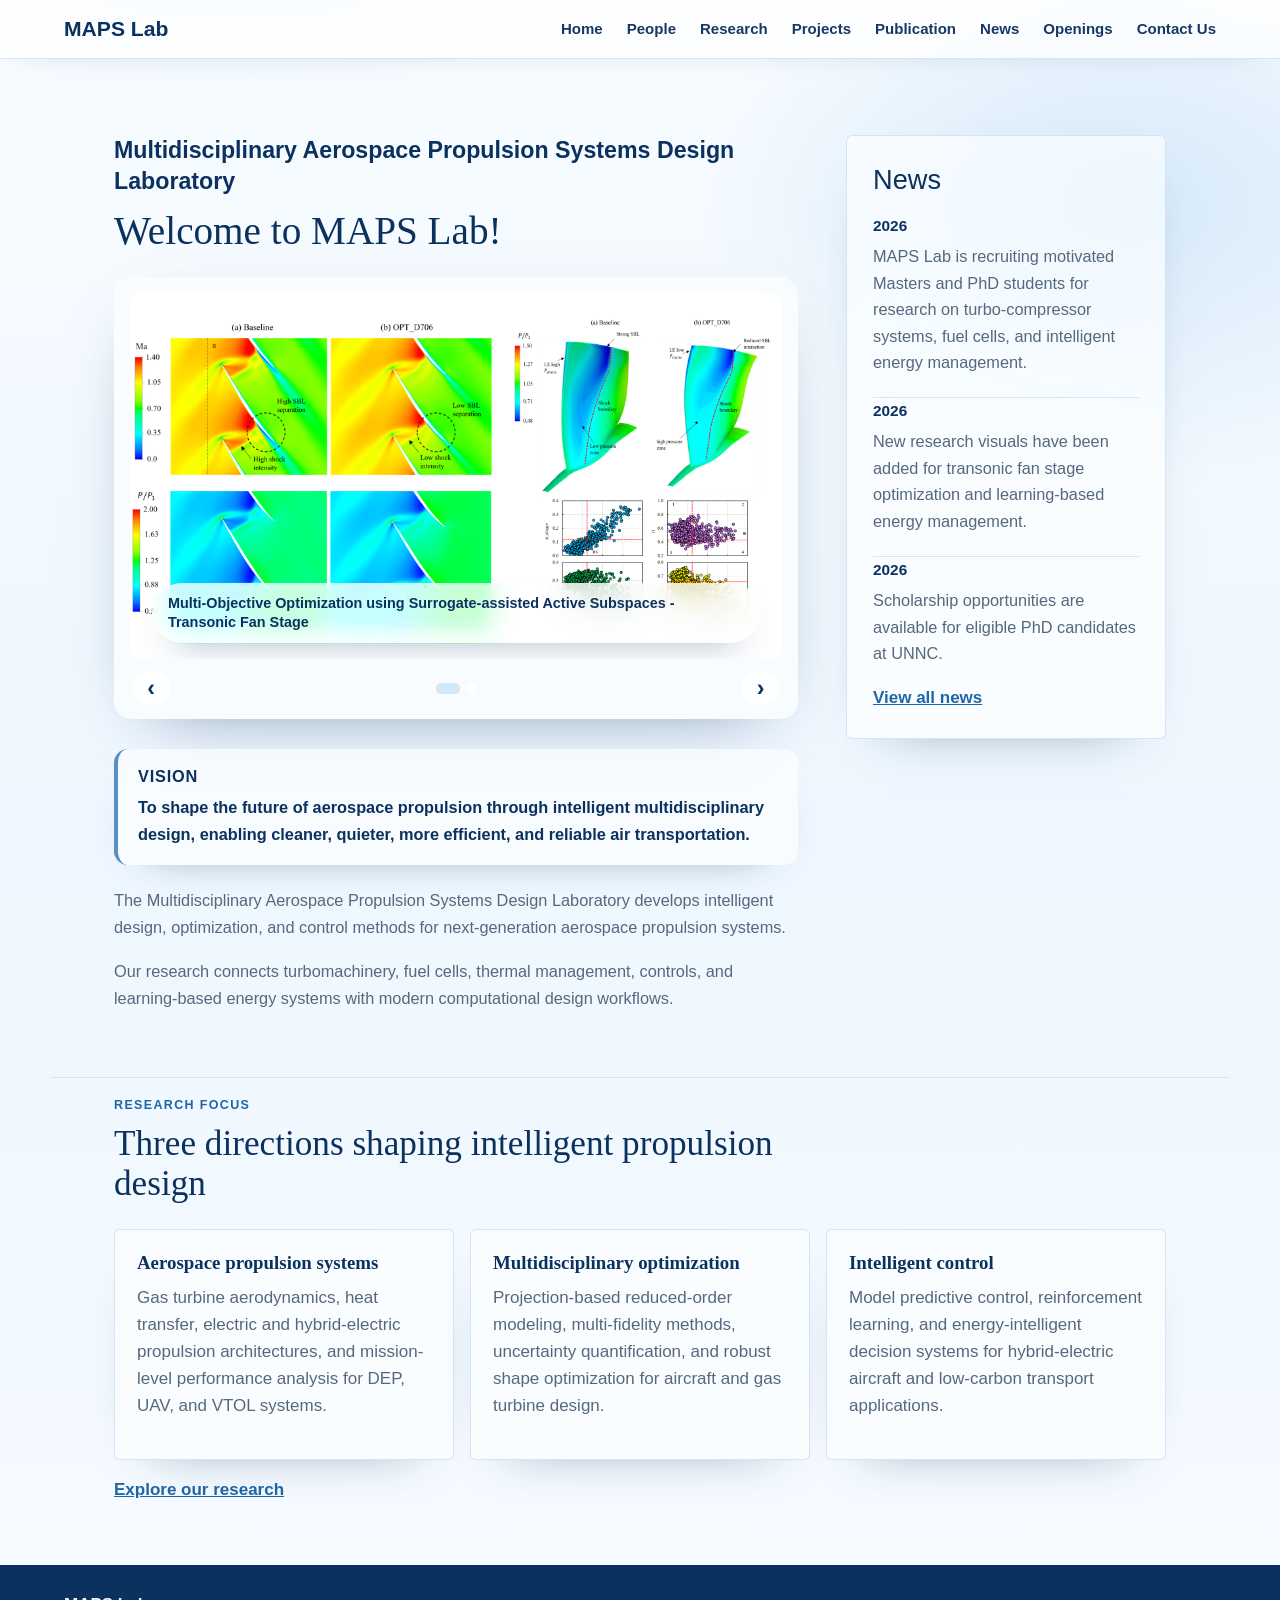
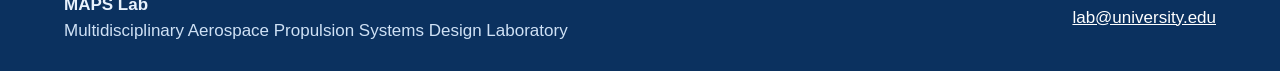
==== commit 3fe8a404: "Polish site content and navigation" ====
--- a/index.html
+++ b/index.html
@@ -14,17 +14,19 @@
     <nav aria-label="Primary navigation">
       <a href="/">Home</a>
       <a href="/people/">People</a>
+      <a href="/research/">Research</a>
       <a href="/projects/">Projects</a>
-      <a href="/publications/">Publications</a>
-      <a href="/research/">Research</a>
+      <a href="/publications/">Publication</a>
       <a href="/news/">News</a>
       <a href="/openings/">Openings</a>
+      <a href="/contact/">Contact Us</a>
     </nav>
   </header>
 
   <main id="home">
     <section class="section home-layout" aria-labelledby="home-title">
       <div class="home-main">
+        <p class="lab-title">Multidisciplinary Aerospace Propulsion Systems Design Laboratory</p>
         <h1 id="home-title">Welcome to MAPS Lab!</h1>
 
         <section class="home-carousel" aria-label="Research image slideshow" data-carousel>
@@ -39,18 +41,21 @@
             </figure>
           </div>
           <div class="carousel-controls" aria-label="Slideshow controls">
-            <button type="button" class="carousel-arrow" data-carousel-prev aria-label="Previous slide">Previous</button>
+            <button type="button" class="carousel-arrow" data-carousel-prev aria-label="Previous slide">&lsaquo;</button>
             <div class="carousel-dots" data-carousel-dots>
               <button type="button" class="is-active" data-slide="0" aria-label="Show slide 1">1</button>
               <button type="button" data-slide="1" aria-label="Show slide 2">2</button>
             </div>
-            <button type="button" class="carousel-arrow" data-carousel-next aria-label="Next slide">Next</button>
+            <button type="button" class="carousel-arrow" data-carousel-next aria-label="Next slide">&rsaquo;</button>
           </div>
         </section>
 
         <div class="home-copy">
+          <div class="vision-statement">
+            <strong>Vision</strong>
+            <p>To shape the future of aerospace propulsion through intelligent multidisciplinary design, enabling cleaner, quieter, more efficient, and reliable air transportation.</p>
+          </div>
           <p>The Multidisciplinary Aerospace Propulsion Systems Design Laboratory develops intelligent design, optimization, and control methods for next-generation aerospace propulsion systems.</p>
-          <p>Our vision is to shape the future of aerospace propulsion through intelligent multidisciplinary design, enabling cleaner, quieter, more efficient, and reliable air transportation.</p>
           <p>Our research connects turbomachinery, fuel cells, thermal management, controls, and learning-based energy systems with modern computational design workflows.</p>
         </div>
       </div>
@@ -76,12 +81,21 @@
     <section class="section compact-section">
       <div class="section-heading">
         <p class="eyebrow">Research Focus</p>
-        <h2>Intelligent multidisciplinary propulsion design</h2>
+        <h2>Three directions shaping intelligent propulsion design</h2>
       </div>
-      <div class="cards feature-grid">
-        <article><h3>Aerospace propulsion systems</h3><p>Integrated design of propulsion architectures, turbomachinery, and energy subsystems.</p></article>
-        <article><h3>Multidisciplinary optimization</h3><p>Surrogate-assisted optimization, active subspaces, and high-fidelity design workflows.</p></article>
-        <article><h3>Intelligent control</h3><p>Learning-based energy management and adaptive control for fuel-cell and aircraft systems.</p></article>
+      <div class="cards feature-grid research-focus-grid">
+        <article>
+          <h3>Aerospace propulsion systems</h3>
+          <p>Gas turbine aerodynamics, heat transfer, electric and hybrid-electric propulsion architectures, and mission-level performance analysis for DEP, UAV, and VTOL systems.</p>
+        </article>
+        <article>
+          <h3>Multidisciplinary optimization</h3>
+          <p>Projection-based reduced-order modeling, multi-fidelity methods, uncertainty quantification, and robust shape optimization for aircraft and gas turbine design.</p>
+        </article>
+        <article>
+          <h3>Intelligent control</h3>
+          <p>Model predictive control, reinforcement learning, and energy-intelligent decision systems for hybrid-electric aircraft and low-carbon transport applications.</p>
+        </article>
       </div>
       <p class="section-link"><a href="/research/">Explore our research</a></p>
     </section>
--- a/styles.css
+++ b/styles.css
@@ -64,6 +64,7 @@
   font-size: 1.02rem;
   font-weight: 600;
   text-decoration: none;
+  white-space: nowrap;
 }
 
 nav a:hover {
@@ -550,3 +551,332 @@
     aspect-ratio: 4 / 3;
   }
 }
+
+/* Local polish: lighter blue glass homepage and smoother research slides. */
+body {
+  background:
+    radial-gradient(780px 360px at 18% -8%, rgba(74, 151, 220, 0.18), transparent 64%),
+    radial-gradient(640px 420px at 88% 12%, rgba(210, 231, 249, 0.9), transparent 68%),
+    linear-gradient(180deg, #f8fcff 0%, #eef7ff 50%, #f6fbff 100%);
+}
+
+.site-header {
+  border-bottom-color: rgba(183, 210, 235, 0.55);
+  background: rgba(255, 255, 255, 0.74);
+  box-shadow: 0 10px 30px -26px rgba(13, 50, 94, 0.55);
+}
+
+.lab-title {
+  max-width: 820px;
+  margin: 28px 0 10px;
+  color: var(--primary-dark);
+  font-size: clamp(1.18rem, 2.2vw, 1.45rem);
+  font-weight: 800;
+  line-height: 1.35;
+}
+
+.home-main h1 {
+  margin: 0 0 24px;
+  font-size: clamp(1.8rem, 3.4vw, 2.45rem);
+}
+
+.home-carousel {
+  position: relative;
+  padding: 16px 16px 14px;
+  border: 0;
+  border-radius: 18px;
+  background: rgba(255, 255, 255, 0.58);
+  box-shadow: 0 24px 70px -42px rgba(13, 50, 94, 0.65);
+  backdrop-filter: blur(18px) saturate(135%);
+}
+
+.carousel-track {
+  overflow: hidden;
+  border-radius: 13px;
+  background: #fff;
+  box-shadow: inset 0 0 0 1px rgba(255, 255, 255, 0.72);
+}
+
+.carousel-slide img {
+  background: #fff;
+}
+
+.carousel-slide figcaption {
+  left: 22px;
+  right: 22px;
+  bottom: 16px;
+  padding: 11px 16px;
+  border-radius: 999px;
+  background: rgba(255, 255, 255, 0.78);
+  color: var(--primary-dark);
+  box-shadow: 0 16px 36px -24px rgba(13, 50, 94, 0.8);
+  backdrop-filter: blur(14px) saturate(145%);
+}
+
+.carousel-controls {
+  padding: 12px 2px 0;
+  border-top: 0;
+  background: transparent;
+}
+
+.carousel-arrow,
+.carousel-dots button {
+  border: 0;
+  background: rgba(255, 255, 255, 0.74);
+  color: var(--primary-dark);
+  box-shadow: 0 10px 24px -18px rgba(13, 50, 94, 0.9);
+  backdrop-filter: blur(12px);
+}
+
+.carousel-arrow {
+  width: 38px;
+  height: 34px;
+  padding: 0;
+  border-radius: 999px;
+  font-size: 1.45rem;
+  line-height: 1;
+}
+
+.carousel-dots {
+  align-items: center;
+}
+
+.carousel-dots button {
+  width: 11px;
+  height: 11px;
+  padding: 0;
+  border-radius: 999px;
+  color: transparent;
+  font-size: 0;
+}
+
+.carousel-arrow:hover,
+.carousel-dots button:hover,
+.carousel-dots button.is-active {
+  background: rgba(204, 229, 248, 0.9);
+  color: var(--primary-dark);
+}
+
+.carousel-dots button.is-active {
+  width: 24px;
+}
+
+.news-panel,
+.cards article,
+.project-list article,
+.highlight-list article,
+.openings-detail,
+.callout,
+.vision-box,
+.publication-section {
+  border-color: rgba(198, 220, 239, 0.72);
+  background: rgba(255, 255, 255, 0.64);
+  box-shadow: 0 22px 54px -42px rgba(13, 50, 94, 0.62);
+  backdrop-filter: blur(16px) saturate(130%);
+}
+
+.vision-statement {
+  margin: 0 0 22px;
+  padding: 18px 20px;
+  border-left: 4px solid rgba(29, 103, 168, 0.72);
+  border-radius: 14px;
+  background: rgba(255, 255, 255, 0.62);
+  box-shadow: 0 18px 44px -36px rgba(13, 50, 94, 0.7);
+  backdrop-filter: blur(15px) saturate(130%);
+}
+
+.vision-statement strong {
+  display: block;
+  margin-bottom: 8px;
+  color: var(--primary-dark);
+  font-size: 1.02rem;
+  letter-spacing: 0.05em;
+  text-transform: uppercase;
+}
+
+.vision-statement p {
+  margin: 0;
+  color: var(--primary-dark);
+  font-weight: 650;
+}
+
+.research-focus-grid article {
+  min-height: 100%;
+}
+
+.compact-list {
+  margin: 16px 0 0;
+  padding-left: 20px;
+  color: var(--muted);
+  line-height: 1.58;
+}
+
+.compact-list li + li {
+  margin-top: 8px;
+}
+
+.publication-section {
+  margin-top: 26px;
+  border: 1px solid rgba(198, 220, 239, 0.72);
+  border-radius: 18px;
+}
+
+.publication-section .section-heading {
+  margin-bottom: 18px;
+}
+
+.publication-list {
+  padding-left: 24px;
+  color: var(--muted);
+  font-size: 1rem;
+  line-height: 1.64;
+}
+
+.publication-list li + li {
+  margin-top: 16px;
+}
+
+.publication-list a {
+  overflow-wrap: anywhere;
+}
+
+.keynote-list {
+  list-style: none;
+  padding-left: 0;
+}
+
+.keynote-list li {
+  padding: 18px 20px;
+  border-radius: 14px;
+  background: rgba(255, 255, 255, 0.62);
+}
+
+@media (max-width: 520px) {
+  .lab-title {
+    margin-top: 12px;
+    font-size: 1.08rem;
+  }
+
+  .home-main h1 {
+    font-size: 1.9rem;
+  }
+
+  .home-carousel {
+    padding: 10px;
+  }
+
+  .carousel-slide figcaption {
+    position: absolute;
+    left: 10px;
+    right: 10px;
+    bottom: 10px;
+    border-radius: 12px;
+    font-size: 0.78rem;
+  }
+}
+
+.past-projects {
+  border-top: 1px solid rgba(198, 220, 239, 0.72);
+}
+
+.past-project-list {
+  display: grid;
+  gap: 14px;
+}
+
+.past-project-list article {
+  padding: 20px 22px;
+  border: 1px solid rgba(198, 220, 239, 0.72);
+  border-radius: 16px;
+  background: rgba(255, 255, 255, 0.64);
+  box-shadow: 0 22px 54px -42px rgba(13, 50, 94, 0.62);
+  backdrop-filter: blur(16px) saturate(130%);
+}
+
+.past-project-list h3 {
+  margin-bottom: 0;
+  font-size: 1.08rem;
+  line-height: 1.35;
+}
+
+.project-meta {
+  display: flex;
+  flex-wrap: wrap;
+  gap: 8px;
+  margin-bottom: 10px;
+}
+
+.project-meta span {
+  display: inline-flex;
+  align-items: center;
+  min-height: 26px;
+  padding: 4px 9px;
+  border-radius: 999px;
+  background: rgba(231, 241, 251, 0.72);
+  color: var(--primary-dark);
+  font-size: 0.82rem;
+  font-weight: 700;
+}
+
+/* Restore polished navigation after adding Contact Us. */
+.site-header {
+  flex-direction: row;
+  align-items: center;
+  padding-top: 12px;
+  padding-bottom: 12px;
+}
+
+.brand {
+  color: var(--primary-dark);
+  font-size: 1.32rem;
+  font-weight: 800;
+  text-decoration: none;
+}
+
+.site-header nav {
+  display: flex;
+  flex: 1 1 auto;
+  flex-wrap: nowrap;
+  justify-content: flex-end;
+  gap: clamp(12px, 2vw, 24px);
+  overflow-x: auto;
+  scrollbar-width: none;
+}
+
+.site-header nav::-webkit-scrollbar {
+  display: none;
+}
+
+.site-header nav a {
+  display: inline-flex;
+  align-items: center;
+  min-height: 34px;
+  color: #173765;
+  font-size: 0.94rem;
+  font-weight: 700;
+  line-height: 1;
+  text-decoration: none;
+  white-space: nowrap;
+}
+
+.site-header nav a:hover {
+  color: var(--primary);
+}
+
+@media (max-width: 760px) {
+  .site-header {
+    gap: 10px;
+    padding-top: 12px;
+    padding-bottom: 10px;
+  }
+
+  .brand {
+    font-size: 1.2rem;
+  }
+
+  .site-header nav {
+    justify-content: flex-start;
+    width: 100%;
+    gap: 16px;
+  }
+}
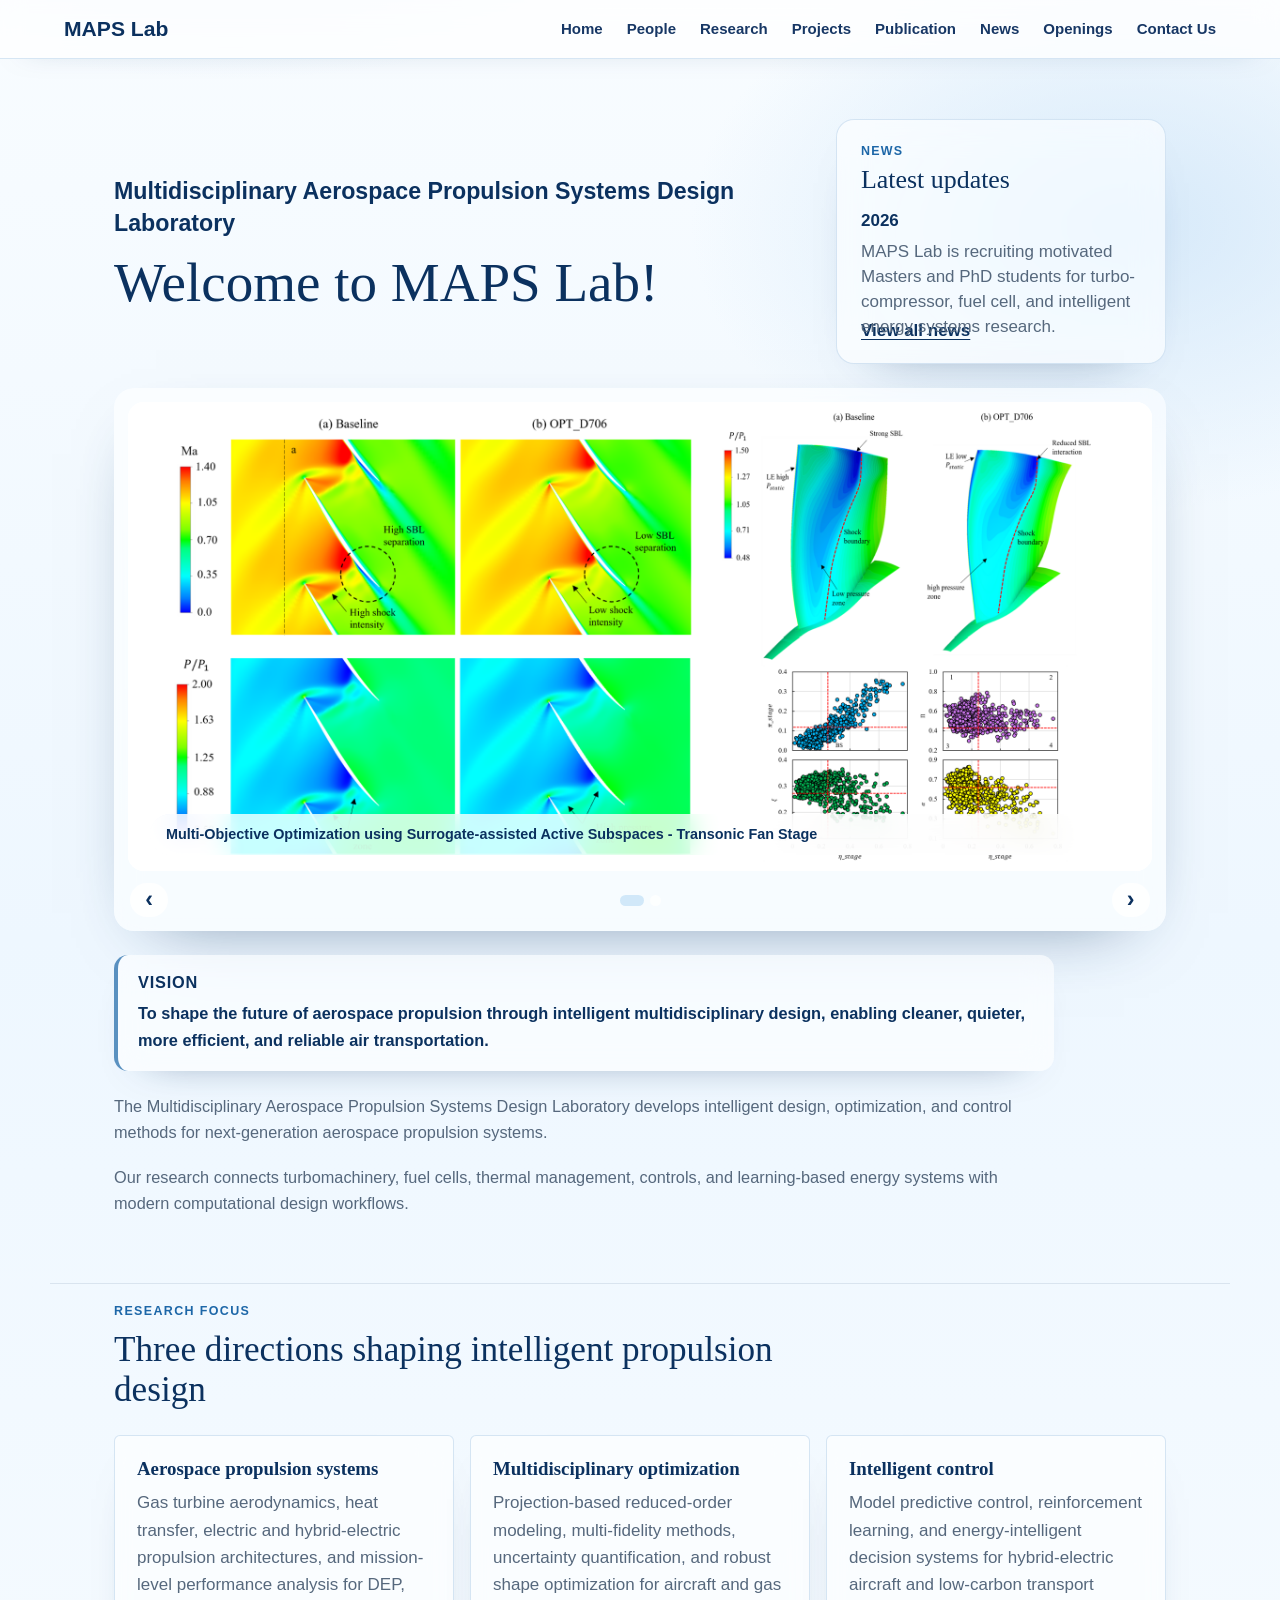
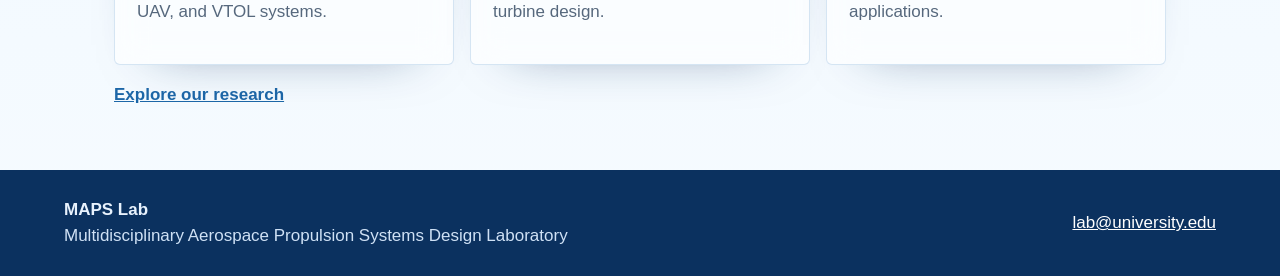
==== commit ff09f159: "Refine homepage slideshow and news ticker" ====
--- a/index.html
+++ b/index.html
@@ -25,57 +25,60 @@
 
   <main id="home">
     <section class="section home-layout" aria-labelledby="home-title">
-      <div class="home-main">
+      <div class="home-intro">
         <p class="lab-title">Multidisciplinary Aerospace Propulsion Systems Design Laboratory</p>
         <h1 id="home-title">Welcome to MAPS Lab!</h1>
-
-        <section class="home-carousel" aria-label="Research image slideshow" data-carousel>
-          <div class="carousel-track">
-            <figure class="carousel-slide is-active">
-              <img src="assets/slide-1.png" alt="Multi-Objective Optimization using Surrogate-assisted Active Subspaces - Transonic Fan Stage">
-              <figcaption>Multi-Objective Optimization using Surrogate-assisted Active Subspaces - Transonic Fan Stage</figcaption>
-            </figure>
-            <figure class="carousel-slide">
-              <img src="assets/slide-2.png" alt="Intelligent Control and Learning-Based Energy Management">
-              <figcaption>Intelligent Control and Learning-Based Energy Management</figcaption>
-            </figure>
-          </div>
-          <div class="carousel-controls" aria-label="Slideshow controls">
-            <button type="button" class="carousel-arrow" data-carousel-prev aria-label="Previous slide">&lsaquo;</button>
-            <div class="carousel-dots" data-carousel-dots>
-              <button type="button" class="is-active" data-slide="0" aria-label="Show slide 1">1</button>
-              <button type="button" data-slide="1" aria-label="Show slide 2">2</button>
-            </div>
-            <button type="button" class="carousel-arrow" data-carousel-next aria-label="Next slide">&rsaquo;</button>
-          </div>
-        </section>
-
-        <div class="home-copy">
-          <div class="vision-statement">
-            <strong>Vision</strong>
-            <p>To shape the future of aerospace propulsion through intelligent multidisciplinary design, enabling cleaner, quieter, more efficient, and reliable air transportation.</p>
-          </div>
-          <p>The Multidisciplinary Aerospace Propulsion Systems Design Laboratory develops intelligent design, optimization, and control methods for next-generation aerospace propulsion systems.</p>
-          <p>Our research connects turbomachinery, fuel cells, thermal management, controls, and learning-based energy systems with modern computational design workflows.</p>
-        </div>
       </div>
 
-      <aside class="news-panel" aria-labelledby="news-title">
-        <h2 id="news-title">News</h2>
-        <article class="news-item">
-          <time datetime="2026">2026</time>
-          <p>MAPS Lab is recruiting motivated Masters and PhD students for research on turbo-compressor systems, fuel cells, and intelligent energy management.</p>
-        </article>
-        <article class="news-item">
-          <time datetime="2026">2026</time>
-          <p>New research visuals have been added for transonic fan stage optimization and learning-based energy management.</p>
-        </article>
-        <article class="news-item">
-          <time datetime="2026">2026</time>
-          <p>Scholarship opportunities are available for eligible PhD candidates at UNNC.</p>
-        </article>
-        <a class="section-link" href="/news/">View all news</a>
-      </aside>
+      <a class="news-panel news-ticker" href="/news/" aria-labelledby="news-title" data-news-ticker>
+        <span class="news-label">News</span>
+        <span id="news-title" class="news-ticker-title">Latest updates</span>
+        <span class="news-ticker-window">
+          <span class="news-ticker-item is-active">
+            <time datetime="2026">2026</time>
+            <span>MAPS Lab is recruiting motivated Masters and PhD students for turbo-compressor, fuel cell, and intelligent energy systems research.</span>
+          </span>
+          <span class="news-ticker-item">
+            <time datetime="2026">2026</time>
+            <span>Research visuals have been added for transonic fan stage optimization and learning-based energy management.</span>
+          </span>
+          <span class="news-ticker-item">
+            <time datetime="2026">2026</time>
+            <span>Scholarship opportunities are available for eligible PhD candidates at UNNC.</span>
+          </span>
+        </span>
+        <span class="news-ticker-link">View all news</span>
+      </a>
+
+      <section class="home-carousel" aria-label="Research image slideshow" data-carousel>
+        <div class="carousel-track">
+          <figure class="carousel-slide is-active">
+            <img src="assets/slide-1.png" alt="Multi-Objective Optimization using Surrogate-assisted Active Subspaces - Transonic Fan Stage">
+            <figcaption>Multi-Objective Optimization using Surrogate-assisted Active Subspaces - Transonic Fan Stage</figcaption>
+          </figure>
+          <figure class="carousel-slide">
+            <img src="assets/slide-2.png" alt="Intelligent Control and Learning-Based Energy Management">
+            <figcaption>Intelligent Control and Learning-Based Energy Management</figcaption>
+          </figure>
+        </div>
+        <div class="carousel-controls" aria-label="Slideshow controls">
+          <button type="button" class="carousel-arrow" data-carousel-prev aria-label="Previous slide">&lsaquo;</button>
+          <div class="carousel-dots" data-carousel-dots>
+            <button type="button" class="is-active" data-slide="0" aria-label="Show slide 1">1</button>
+            <button type="button" data-slide="1" aria-label="Show slide 2">2</button>
+          </div>
+          <button type="button" class="carousel-arrow" data-carousel-next aria-label="Next slide">&rsaquo;</button>
+        </div>
+      </section>
+
+      <div class="home-copy">
+        <div class="vision-statement">
+          <strong>Vision</strong>
+          <p>To shape the future of aerospace propulsion through intelligent multidisciplinary design, enabling cleaner, quieter, more efficient, and reliable air transportation.</p>
+        </div>
+        <p>The Multidisciplinary Aerospace Propulsion Systems Design Laboratory develops intelligent design, optimization, and control methods for next-generation aerospace propulsion systems.</p>
+        <p>Our research connects turbomachinery, fuel cells, thermal management, controls, and learning-based energy systems with modern computational design workflows.</p>
+      </div>
     </section>
 
     <section class="section compact-section">
@@ -134,6 +137,19 @@
       dots.forEach((dot) => dot.addEventListener('click', () => { showSlide(Number(dot.dataset.slide)); restart(); }));
       start();
     }
+
+    const newsTicker = document.querySelector('[data-news-ticker]');
+    if (newsTicker) {
+      const newsItems = Array.from(newsTicker.querySelectorAll('.news-ticker-item'));
+      let newsActive = 0;
+      if (newsItems.length > 1) {
+        window.setInterval(() => {
+          newsItems[newsActive].classList.remove('is-active');
+          newsActive = (newsActive + 1) % newsItems.length;
+          newsItems[newsActive].classList.add('is-active');
+        }, 4200);
+      }
+    }
   </script>
 </body>
 </html>
--- a/styles.css
+++ b/styles.css
@@ -880,3 +880,274 @@
     gap: 16px;
   }
 }
+
+/* Homepage layout refinement: top-corner news ticker and wider smooth slides. */
+.home-layout {
+  grid-template-columns: minmax(0, 1fr) minmax(270px, 330px);
+  grid-template-areas:
+    "intro news"
+    "media media"
+    "copy copy";
+  gap: 26px 42px;
+}
+
+.home-main {
+  display: contents;
+}
+
+.lab-title,
+.home-main h1 {
+  grid-area: intro;
+}
+
+.lab-title {
+  align-self: end;
+}
+
+.home-main h1 {
+  align-self: start;
+  margin-top: 92px;
+}
+
+.home-carousel {
+  grid-area: media;
+  width: 100%;
+  max-width: none;
+  margin-top: 2px;
+  padding: 14px;
+  border-radius: 20px;
+}
+
+.carousel-track {
+  aspect-ratio: 2.18 / 1;
+  border-radius: 16px;
+  background: #fff;
+}
+
+.carousel-slide img {
+  width: 100%;
+  height: 100%;
+  object-fit: contain;
+  object-position: center;
+  background: #fff;
+}
+
+.carousel-controls {
+  min-height: 44px;
+}
+
+.home-copy {
+  grid-area: copy;
+  max-width: 920px;
+  margin-top: 0;
+}
+
+.news-ticker {
+  grid-area: news;
+  display: block;
+  min-height: 188px;
+  margin-top: 8px;
+  padding: 24px 24px 22px;
+  border-radius: 18px;
+  text-decoration: none;
+}
+
+.news-ticker:hover {
+  transform: translateY(-1px);
+  box-shadow: 0 26px 60px -40px rgba(13, 50, 94, 0.72);
+}
+
+.news-label {
+  display: block;
+  margin-bottom: 8px;
+  color: var(--primary);
+  font-size: 0.78rem;
+  font-weight: 800;
+  letter-spacing: 0.1em;
+  text-transform: uppercase;
+}
+
+.news-ticker-title {
+  display: block;
+  margin-bottom: 16px;
+  color: var(--primary-dark);
+  font-family: Georgia, "Times New Roman", serif;
+  font-size: 1.62rem;
+  line-height: 1.1;
+}
+
+.news-ticker-window {
+  position: relative;
+  display: block;
+  min-height: 96px;
+}
+
+.news-ticker-item {
+  position: absolute;
+  inset: 0;
+  display: block;
+  opacity: 0;
+  transform: translateY(8px);
+  transition: opacity 520ms ease, transform 520ms ease;
+}
+
+.news-ticker-item.is-active {
+  opacity: 1;
+  transform: translateY(0);
+}
+
+.news-ticker-item time {
+  display: block;
+  margin-bottom: 8px;
+  color: var(--primary-dark);
+  font-weight: 800;
+}
+
+.news-ticker-item span {
+  display: block;
+  color: var(--muted);
+  line-height: 1.48;
+}
+
+.news-ticker-link {
+  display: inline-block;
+  margin-top: 14px;
+  color: var(--primary-dark);
+  font-weight: 800;
+  text-decoration: underline;
+  text-underline-offset: 3px;
+}
+
+@media (max-width: 980px) {
+  .home-layout {
+    display: grid;
+    grid-template-columns: 1fr;
+    grid-template-areas:
+      "intro"
+      "news"
+      "media"
+      "copy";
+  }
+
+  .home-main h1 {
+    margin-top: 76px;
+  }
+
+  .news-ticker {
+    min-height: 172px;
+    margin-top: 0;
+  }
+}
+
+@media (max-width: 520px) {
+  .home-main h1 {
+    margin-top: 68px;
+  }
+
+  .carousel-track {
+    aspect-ratio: 1.35 / 1;
+  }
+
+  .news-ticker-window {
+    min-height: 116px;
+  }
+}
+
+.home-intro {
+  grid-area: intro;
+  align-self: end;
+}
+
+.home-intro .lab-title {
+  margin-top: 20px;
+}
+
+.home-intro h1 {
+  margin: 18px 0 8px;
+}
+
+.home-main {
+  display: block;
+}
+
+.lab-title,
+.home-main h1 {
+  grid-area: auto;
+}
+
+.home-main h1 {
+  margin-top: 0;
+}
+
+@media (max-width: 980px) {
+  .home-intro h1 {
+    margin-top: 16px;
+  }
+}
+
+/* Final home layout tuning: stable title, top-corner ticker, wide slide. */
+.home-layout {
+  grid-template-columns: minmax(0, 1fr) minmax(270px, 330px);
+  grid-template-areas:
+    "intro news"
+    "media media"
+    "copy copy";
+  gap: 24px 42px;
+}
+
+.home-intro {
+  grid-area: intro;
+  align-self: center;
+}
+
+.home-intro .lab-title,
+.lab-title {
+  grid-area: auto;
+  margin: 20px 0 12px;
+}
+
+.home-intro h1 {
+  margin: 0;
+  font-size: clamp(2.15rem, 4.3vw, 3.8rem);
+}
+
+.home-carousel {
+  grid-area: media;
+  width: 100%;
+  max-width: none;
+  margin-top: 0;
+}
+
+.carousel-track {
+  aspect-ratio: 2.18 / 1;
+}
+
+.home-copy {
+  grid-area: copy;
+  max-width: 940px;
+  margin-top: 0;
+}
+
+.news-ticker {
+  grid-area: news;
+  display: block;
+  align-self: start;
+  min-height: 190px;
+  margin-top: 12px;
+  text-decoration: none;
+}
+
+@media (max-width: 980px) {
+  .home-layout {
+    grid-template-columns: 1fr;
+    grid-template-areas:
+      "intro"
+      "news"
+      "media"
+      "copy";
+  }
+
+  .home-intro h1 {
+    font-size: clamp(2rem, 8vw, 3rem);
+  }
+}
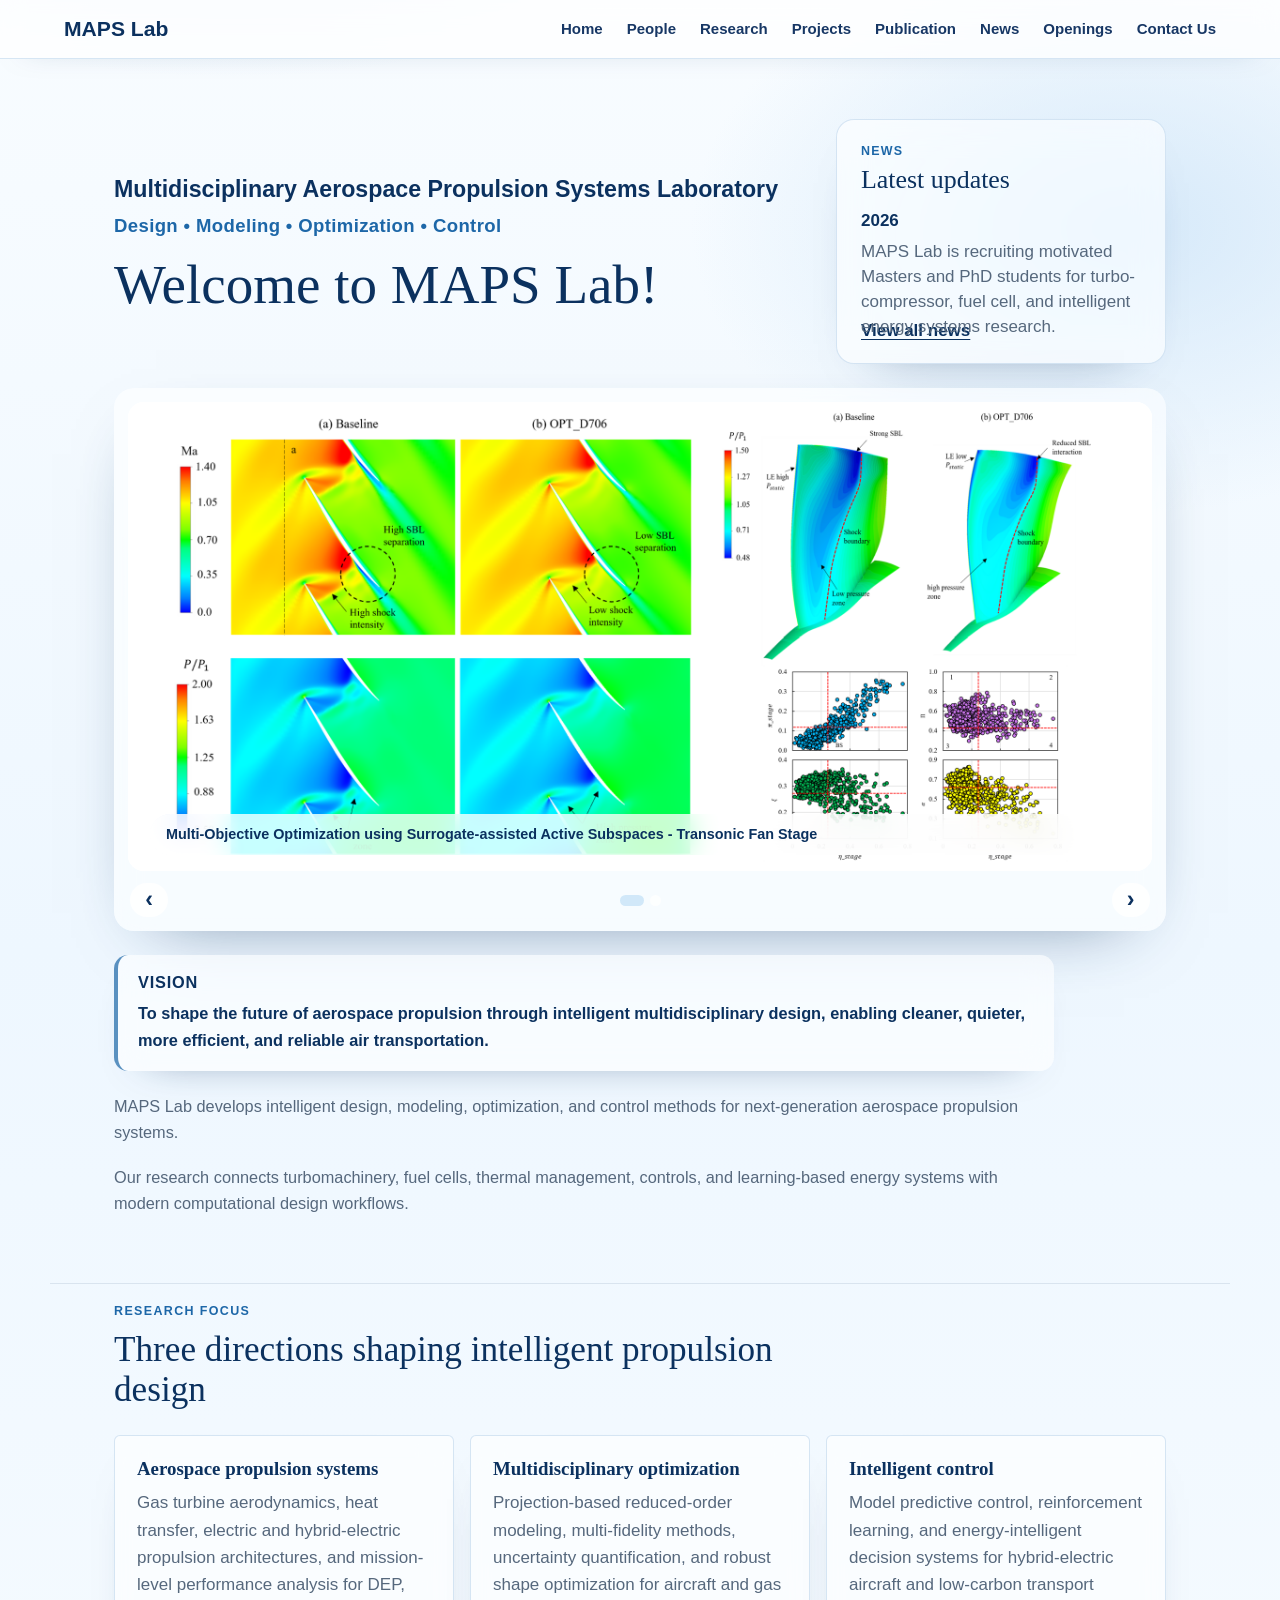
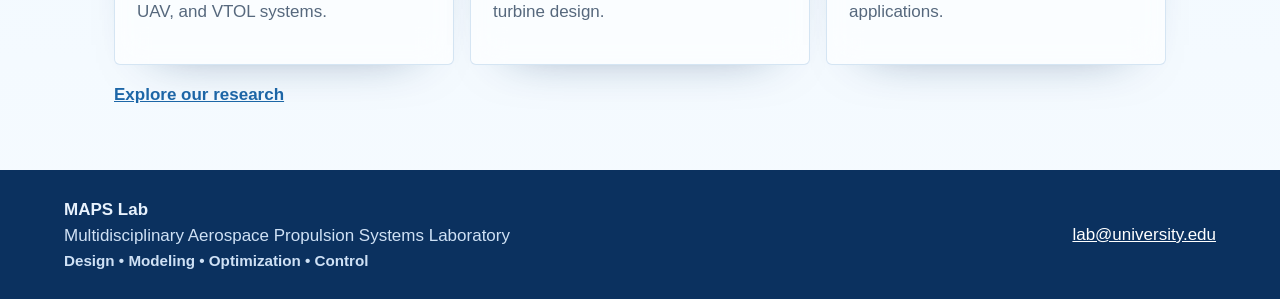
==== commit b27a1690: "Update MAPS Lab branding" ====
--- a/index.html
+++ b/index.html
@@ -4,7 +4,7 @@
   <meta charset="utf-8">
   <meta name="viewport" content="width=device-width, initial-scale=1">
   <title>MAPS Lab</title>
-  <meta name="description" content="Multidisciplinary Aerospace Propulsion Systems Design Laboratory">
+  <meta name="description" content="Multidisciplinary Aerospace Propulsion Systems Laboratory">
   <link rel="stylesheet" href="styles.css">
   <link rel="icon" href="/assets/favicon.svg" type="image/svg+xml">
 </head>
@@ -26,7 +26,8 @@
   <main id="home">
     <section class="section home-layout" aria-labelledby="home-title">
       <div class="home-intro">
-        <p class="lab-title">Multidisciplinary Aerospace Propulsion Systems Design Laboratory</p>
+        <p class="lab-title">Multidisciplinary Aerospace Propulsion Systems Laboratory</p>
+        <p class="lab-tagline">Design • Modeling • Optimization • Control</p>
         <h1 id="home-title">Welcome to MAPS Lab!</h1>
       </div>
 
@@ -76,7 +77,7 @@
           <strong>Vision</strong>
           <p>To shape the future of aerospace propulsion through intelligent multidisciplinary design, enabling cleaner, quieter, more efficient, and reliable air transportation.</p>
         </div>
-        <p>The Multidisciplinary Aerospace Propulsion Systems Design Laboratory develops intelligent design, optimization, and control methods for next-generation aerospace propulsion systems.</p>
+        <p>MAPS Lab develops intelligent design, modeling, optimization, and control methods for next-generation aerospace propulsion systems.</p>
         <p>Our research connects turbomachinery, fuel cells, thermal management, controls, and learning-based energy systems with modern computational design workflows.</p>
       </div>
     </section>
@@ -105,7 +106,7 @@
   </main>
 
   <footer class="site-footer">
-    <div><strong>MAPS Lab</strong><p>Multidisciplinary Aerospace Propulsion Systems Design Laboratory</p></div>
+    <div><strong>MAPS Lab</strong><p>Multidisciplinary Aerospace Propulsion Systems Laboratory</p><p class="footer-tagline">Design • Modeling • Optimization • Control</p></div>
     <a href="mailto:lab@university.edu">lab@university.edu</a>
   </footer>
   <script>
--- a/styles.css
+++ b/styles.css
@@ -1151,3 +1151,18 @@
     font-size: clamp(2rem, 8vw, 3rem);
   }
 }
+
+.lab-tagline {
+  margin: -2px 0 16px;
+  color: var(--primary);
+  font-size: clamp(1rem, 1.7vw, 1.16rem);
+  font-weight: 700;
+  letter-spacing: 0.02em;
+}
+
+.footer-tagline {
+  margin-top: 4px;
+  color: #ffffff;
+  font-size: 0.95rem;
+  font-weight: 700;
+}
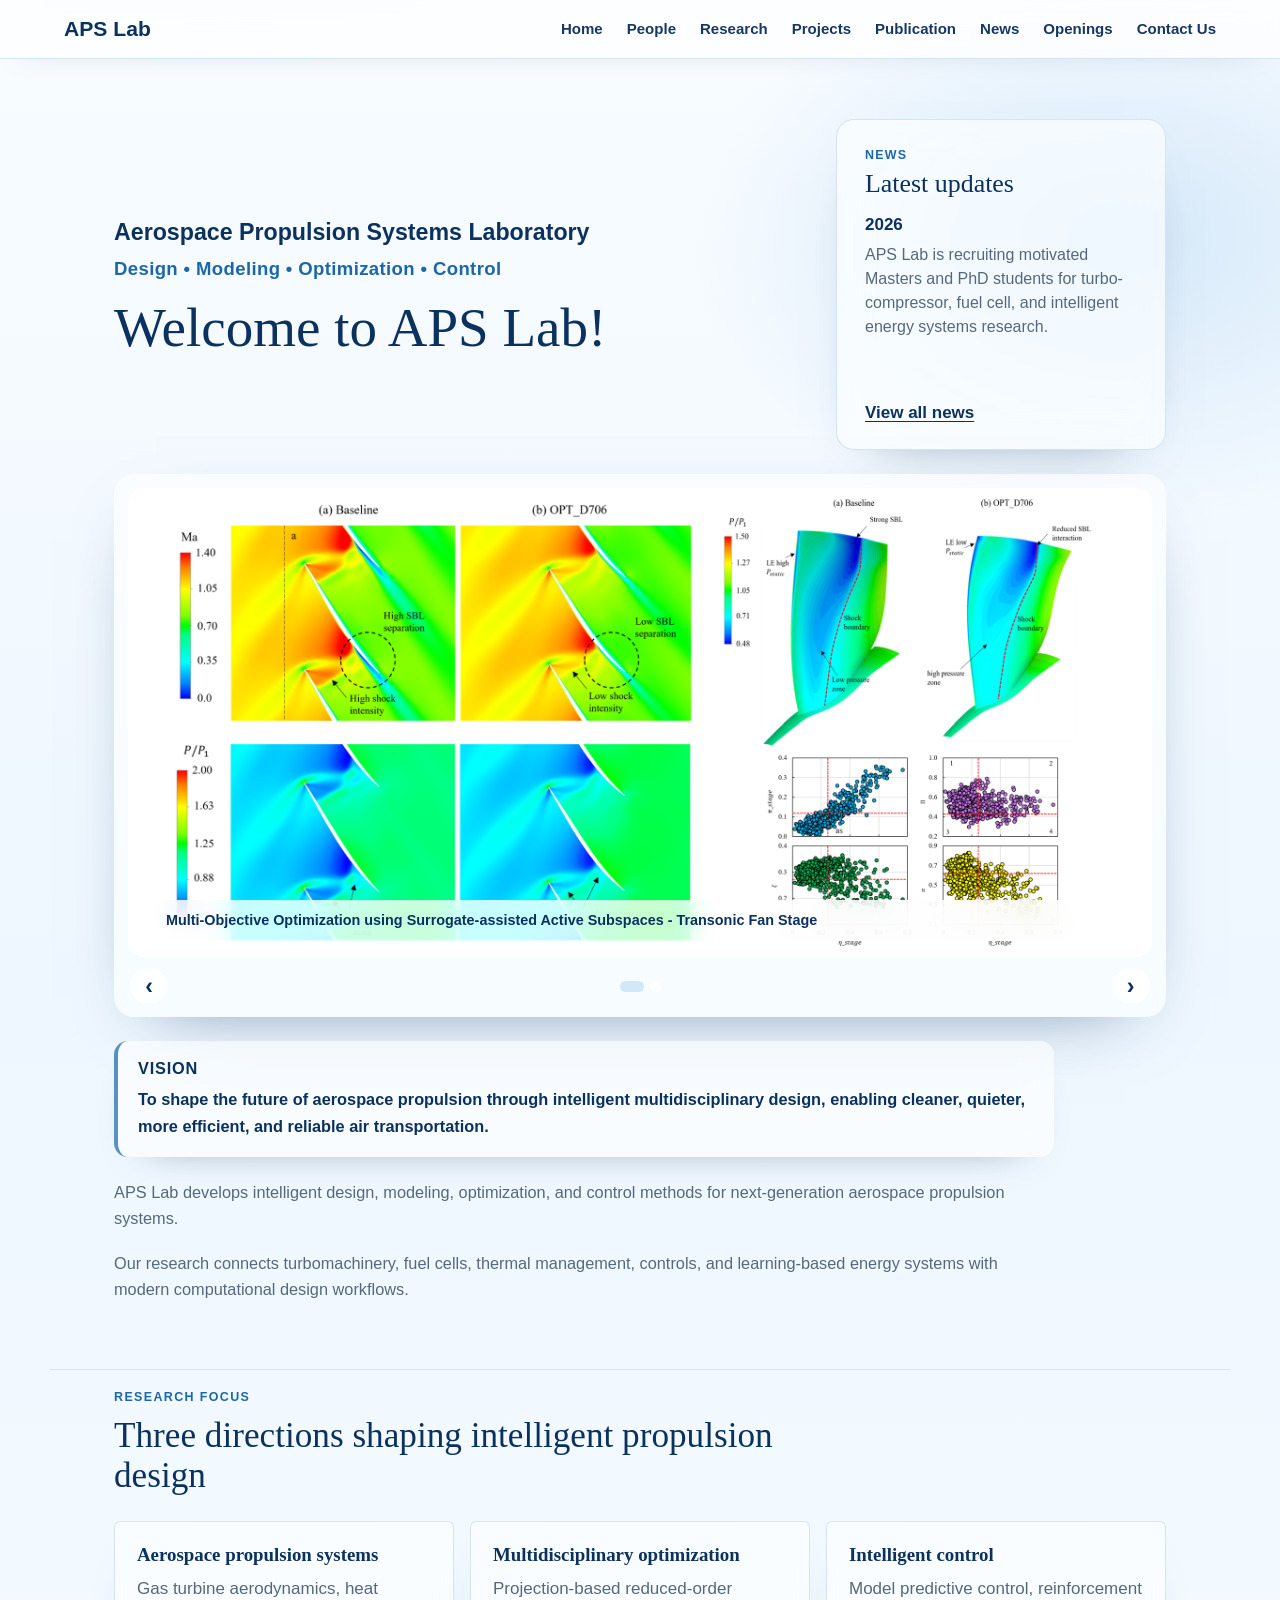
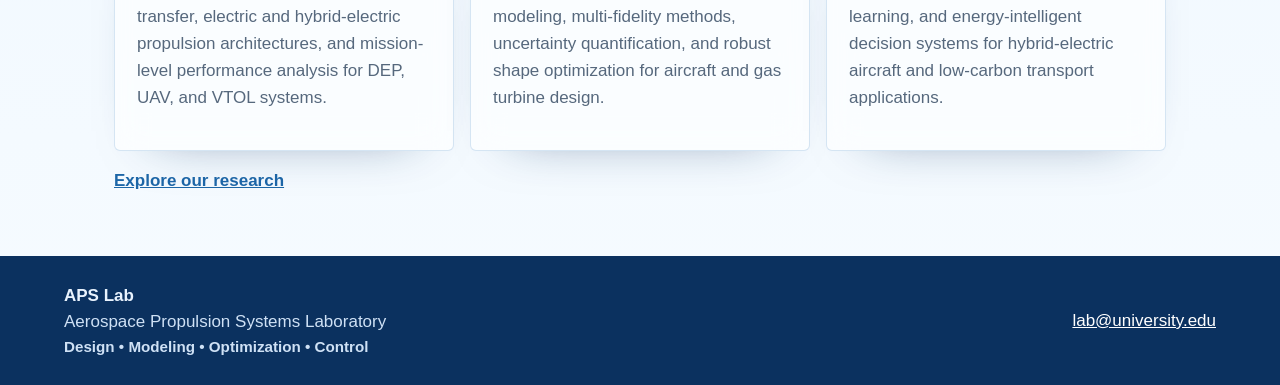
==== commit c47c9daa: "Rename site to APS Lab" ====
--- a/index.html
+++ b/index.html
@@ -3,14 +3,14 @@
 <head>
   <meta charset="utf-8">
   <meta name="viewport" content="width=device-width, initial-scale=1">
-  <title>MAPS Lab</title>
-  <meta name="description" content="Multidisciplinary Aerospace Propulsion Systems Laboratory">
+  <title>APS Lab</title>
+  <meta name="description" content="Aerospace Propulsion Systems Laboratory">
   <link rel="stylesheet" href="styles.css">
   <link rel="icon" href="/assets/favicon.svg" type="image/svg+xml">
 </head>
 <body>
   <header class="site-header">
-    <a class="brand" href="/">MAPS Lab</a>
+    <a class="brand" href="/">APS Lab</a>
     <nav aria-label="Primary navigation">
       <a href="/">Home</a>
       <a href="/people/">People</a>
@@ -26,9 +26,9 @@
   <main id="home">
     <section class="section home-layout" aria-labelledby="home-title">
       <div class="home-intro">
-        <p class="lab-title">Multidisciplinary Aerospace Propulsion Systems Laboratory</p>
+        <p class="lab-title">Aerospace Propulsion Systems Laboratory</p>
         <p class="lab-tagline">Design • Modeling • Optimization • Control</p>
-        <h1 id="home-title">Welcome to MAPS Lab!</h1>
+        <h1 id="home-title">Welcome to APS Lab!</h1>
       </div>
 
       <a class="news-panel news-ticker" href="/news/" aria-labelledby="news-title" data-news-ticker>
@@ -37,7 +37,7 @@
         <span class="news-ticker-window">
           <span class="news-ticker-item is-active">
             <time datetime="2026">2026</time>
-            <span>MAPS Lab is recruiting motivated Masters and PhD students for turbo-compressor, fuel cell, and intelligent energy systems research.</span>
+            <span>APS Lab is recruiting motivated Masters and PhD students for turbo-compressor, fuel cell, and intelligent energy systems research.</span>
           </span>
           <span class="news-ticker-item">
             <time datetime="2026">2026</time>
@@ -77,7 +77,7 @@
           <strong>Vision</strong>
           <p>To shape the future of aerospace propulsion through intelligent multidisciplinary design, enabling cleaner, quieter, more efficient, and reliable air transportation.</p>
         </div>
-        <p>MAPS Lab develops intelligent design, modeling, optimization, and control methods for next-generation aerospace propulsion systems.</p>
+        <p>APS Lab develops intelligent design, modeling, optimization, and control methods for next-generation aerospace propulsion systems.</p>
         <p>Our research connects turbomachinery, fuel cells, thermal management, controls, and learning-based energy systems with modern computational design workflows.</p>
       </div>
     </section>
@@ -106,7 +106,7 @@
   </main>
 
   <footer class="site-footer">
-    <div><strong>MAPS Lab</strong><p>Multidisciplinary Aerospace Propulsion Systems Laboratory</p><p class="footer-tagline">Design • Modeling • Optimization • Control</p></div>
+    <div><strong>APS Lab</strong><p>Aerospace Propulsion Systems Laboratory</p><p class="footer-tagline">Design • Modeling • Optimization • Control</p></div>
     <a href="mailto:lab@university.edu">lab@university.edu</a>
   </footer>
   <script>
--- a/styles.css
+++ b/styles.css
@@ -1166,3 +1166,47 @@
   font-size: 0.95rem;
   font-weight: 700;
 }
+/* Final APS Lab homepage polish: stable rotating news card without text collisions. */
+.news-ticker {
+  display: flex;
+  flex-direction: column;
+  min-height: 330px;
+  padding: 28px 28px 26px;
+}
+
+.news-ticker-window {
+  position: relative;
+  flex: 1 1 auto;
+  min-height: 170px;
+}
+
+.news-ticker-link {
+  margin-top: auto;
+  padding-top: 18px;
+}
+
+.news-ticker-item span {
+  font-size: clamp(1rem, 1.25vw, 1.12rem);
+  line-height: 1.52;
+}
+
+@media (max-width: 980px) {
+  .news-ticker {
+    min-height: 300px;
+  }
+
+  .news-ticker-window {
+    min-height: 148px;
+  }
+}
+
+@media (max-width: 520px) {
+  .news-ticker {
+    min-height: 340px;
+    padding: 24px 22px;
+  }
+
+  .news-ticker-window {
+    min-height: 190px;
+  }
+}
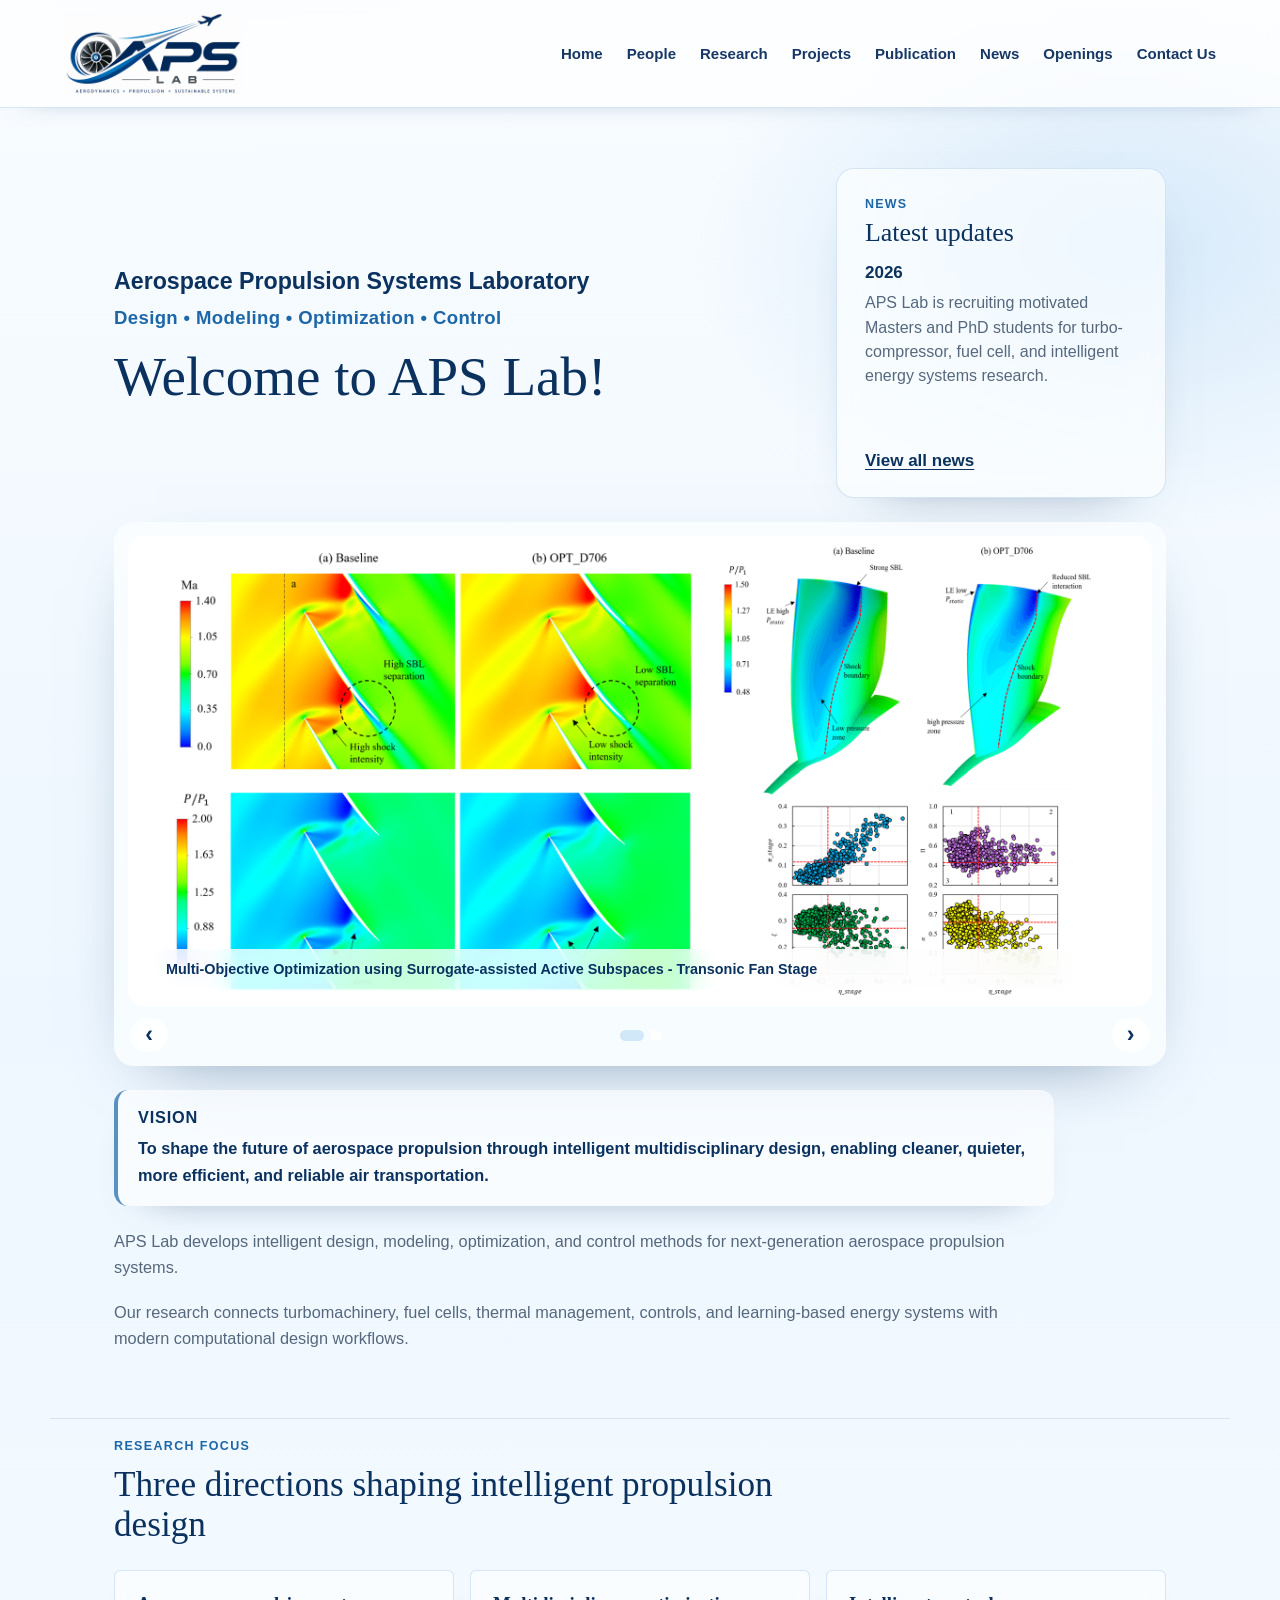
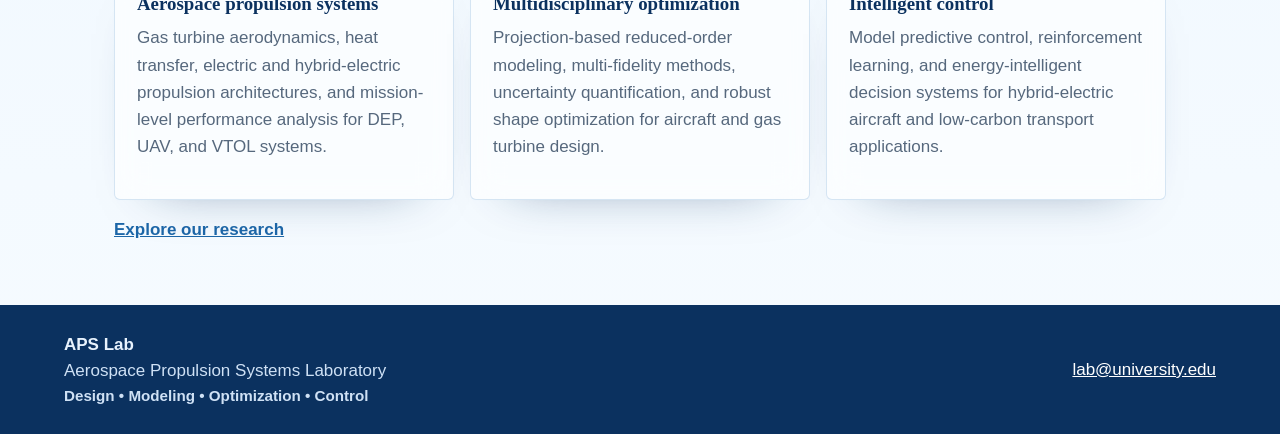
==== commit 33f297ed: "Add APS Lab header logo" ====
--- a/index.html
+++ b/index.html
@@ -10,7 +10,7 @@
 </head>
 <body>
   <header class="site-header">
-    <a class="brand" href="/">APS Lab</a>
+    <a class="brand" href="/" aria-label="APS Lab home"><img class="brand-logo" src="/assets/aps-logo.png" alt="APS Lab"></a>
     <nav aria-label="Primary navigation">
       <a href="/">Home</a>
       <a href="/people/">People</a>
--- a/styles.css
+++ b/styles.css
@@ -1210,3 +1210,38 @@
     min-height: 190px;
   }
 }
+/* Header logo mark. */
+.brand {
+  display: inline-flex;
+  align-items: center;
+  flex: 0 0 auto;
+}
+
+.brand-logo {
+  display: block;
+  width: clamp(132px, 15vw, 190px);
+  height: auto;
+  max-height: 56px;
+  object-fit: contain;
+}
+
+@media (max-width: 760px) {
+  .brand-logo {
+    width: 124px;
+    max-height: 46px;
+  }
+}
+/* Preserve the APS logo proportions in the compact header. */
+.brand-logo {
+  width: clamp(132px, 14vw, 180px);
+  height: auto;
+  max-height: none;
+}
+
+@media (max-width: 760px) {
+  .brand-logo {
+    width: 118px;
+    height: auto;
+    max-height: none;
+  }
+}
